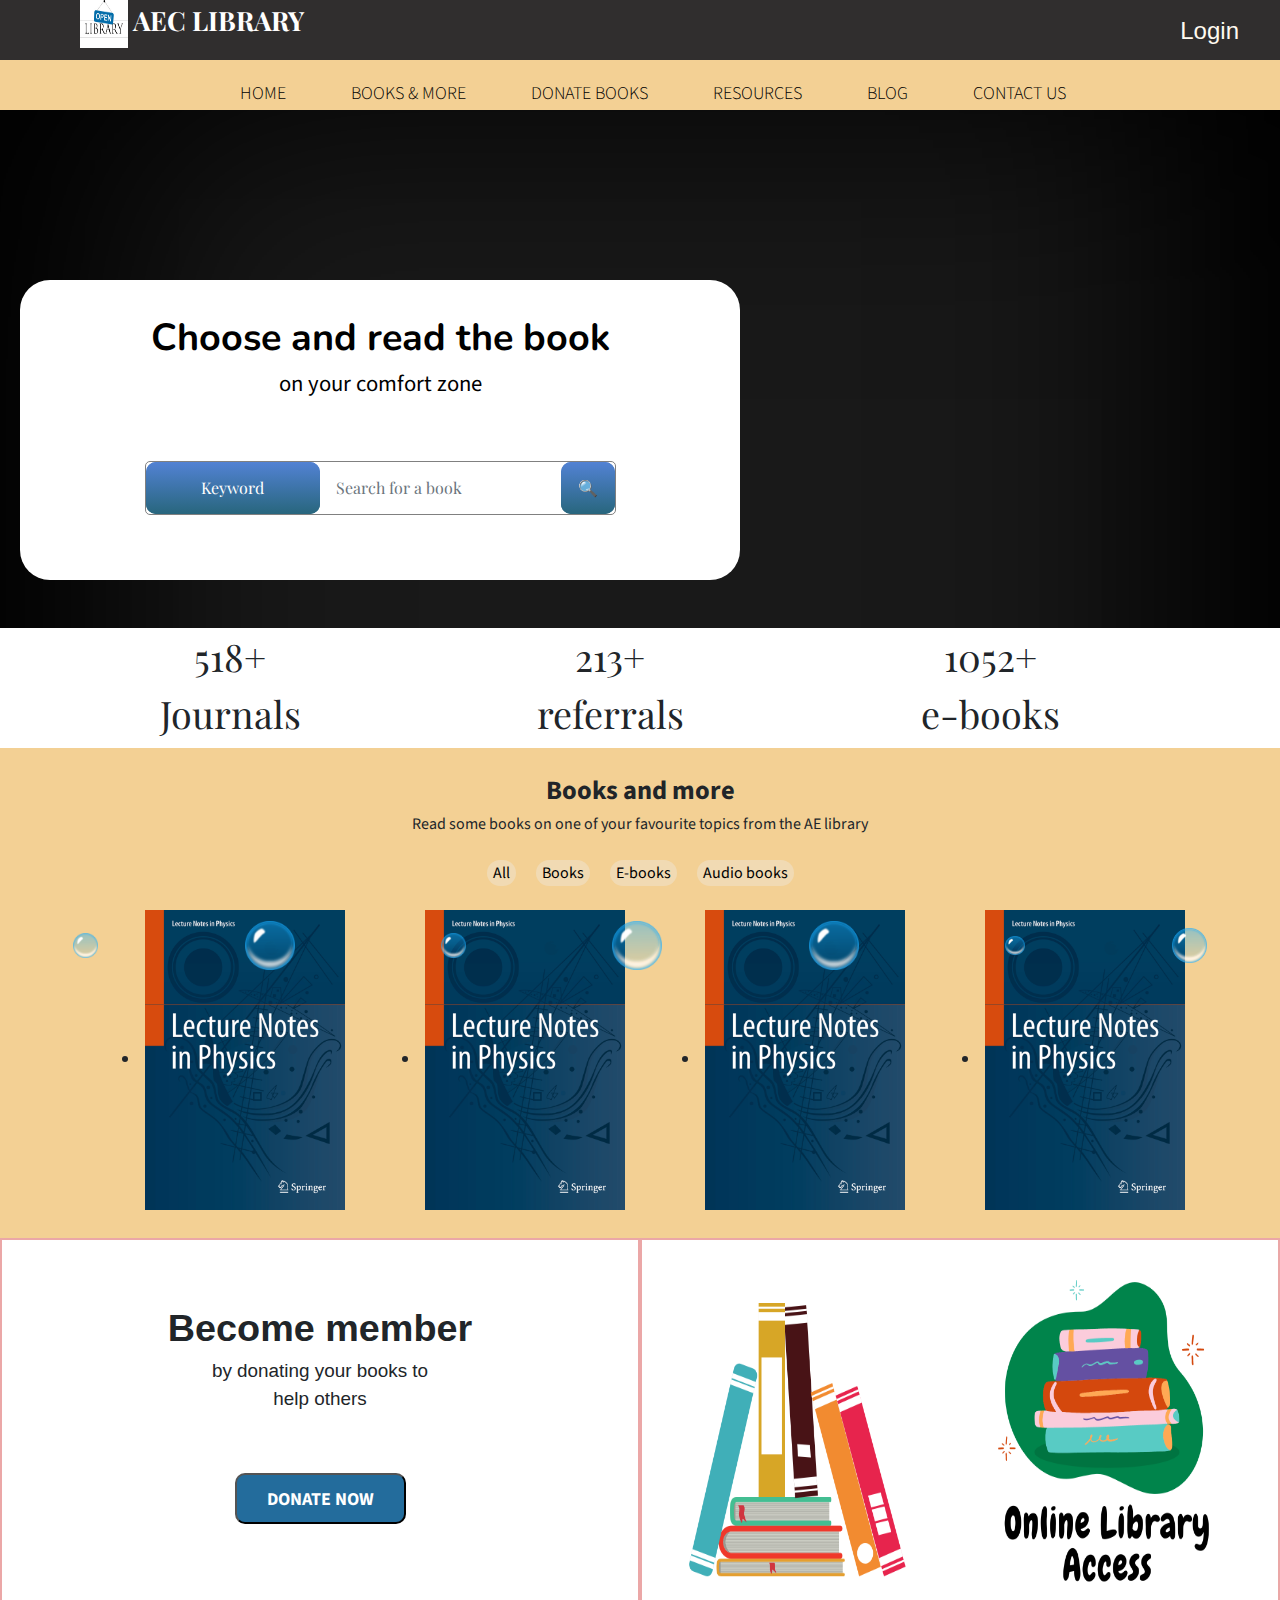
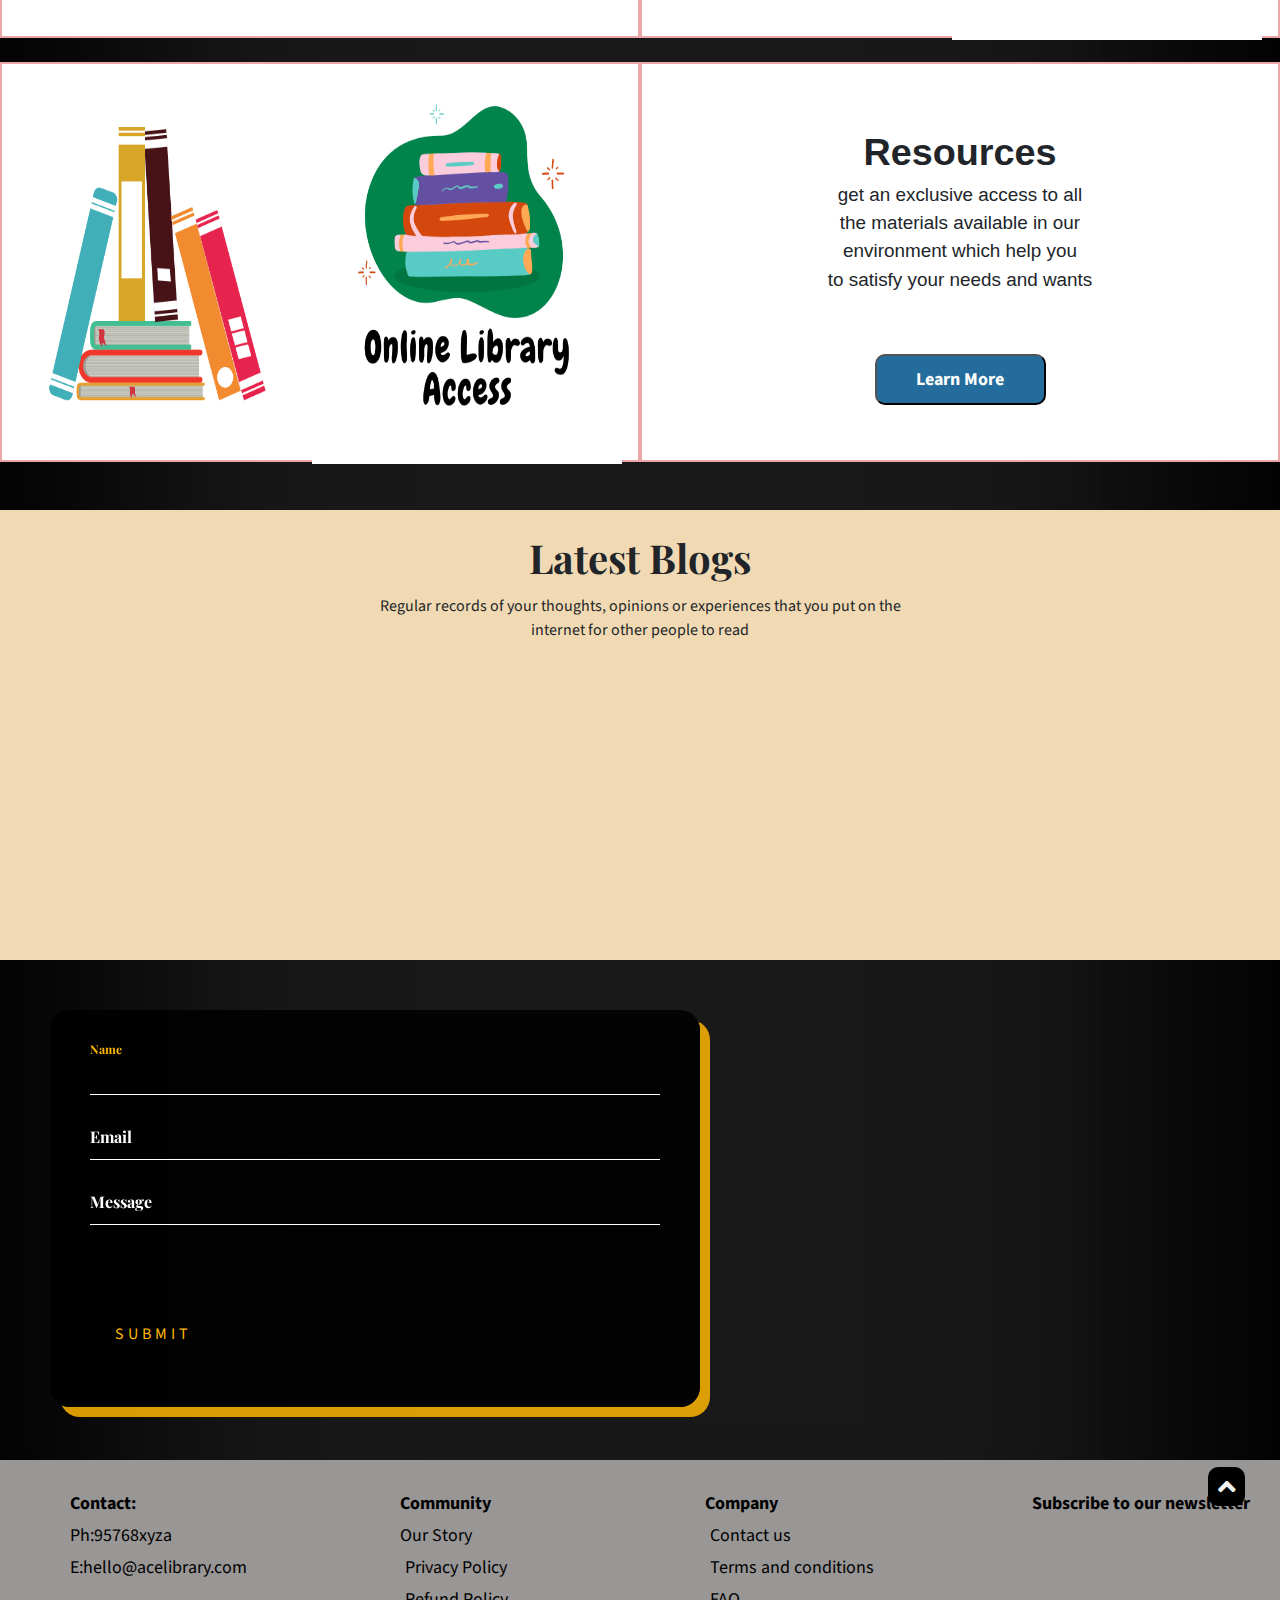
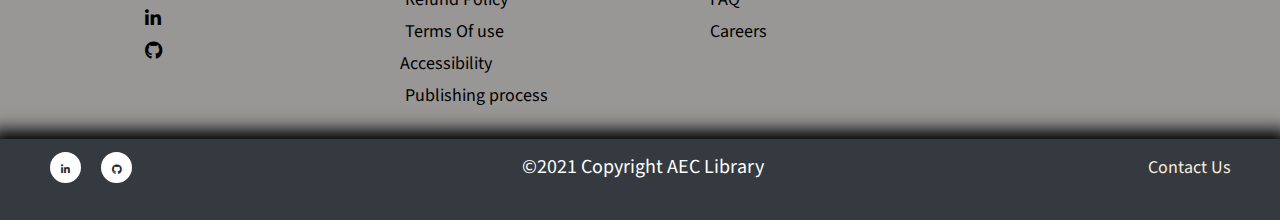
==== index.html @ 19ef64ca "first-commit" ====
<!DOCTYPE html>
<html lang="en">

<head>
  <!-- Required meta tags -->
  <meta charset="utf-8" />
  <meta name="viewport" content="width=device-width, initial-scale=1, shrink-to-fit=no" />

  <!-- Bootstrap CSS -->
  <link rel="stylesheet" href="https://stackpath.bootstrapcdn.com/bootstrap/4.3.1/css/bootstrap.min.css"
    integrity="sha384-ggOyR0iXCbMQv3Xipma34MD+dH/1fQ784/j6cY/iJTQUOhcWr7x9JvoRxT2MZw1T" crossorigin="anonymous" />
  <!-- Font Awesome -->
  <link rel="stylesheet" href="https://use.fontawesome.com/releases/v5.6.3/css/all.css"
    integrity="sha384-UHRtZLI+pbxtHCWp1t77Bi1L4ZtiqrqD80Kn4Z8NTSRyMA2Fd33n5dQ8lWUE00s/" crossorigin="anonymous" />
  <!-- Style CSS -->
  <link rel="stylesheet" href="./assets/css/style.css" />
  <title>AEC Library</title>

  <!-- Title bar icon -->
  <link rel="icon" href="./assets/Favicons/3.png" type="image/x-icon">

  <!-- Adding new font -> Playfair-display -->
  <link href="https://fonts.googleapis.com/css2?family=Playfair+Display&display=swap" rel="stylesheet">

  <!--Adding AOS in it-->
  <script src="https://unpkg.com/aos@2.3.1/dist/aos.js"></script>
  <!-- Font Awesome -->
  <link rel="stylesheet" href="https://cdnjs.cloudflare.com/ajax/libs/font-awesome/5.15.3/css/all.min.css">
  <!--data table-->
  <link rel="stylesheet" href="https://cdn.datatables.net/1.11.3/css/jquery.dataTables.min.css">
  <style>
    @import url('https://fonts.googleapis.com/css2?family=Nunito&display=swap');
    @import url('https://fonts.googleapis.com/css2?family=Nunito&family=Source+Sans+Pro&display=swap');
  </style>
</head>

<body class="body-style">

  <div class="bubbles">
    <img src="./assets/images/bubble.png">
    <img src="./assets/images/bubble.png">
    <img src="./assets/images/bubble.png">
    <img src="./assets/images/bubble.png">
    <img src="./assets/images/bubble.png">
    <img src="./assets/images/bubble.png">
    <img src="./assets/images/bubble.png">
  </div>


  <div id="topBtn" title="Go to Top">
    <a href="#"><span class="fa fa-angle-up"></span></a>
  </div>

  <!-- pre-loader -->
  <!-- <div id="loading">
<div class="preloader">
      <div class="loader">
        <div>
          <ul>
            <li>
              <svg viewBox="0 0 90 120" fill="currentColor">
                <path
                  d="M90,0 L90,120 L11,120 C4.92486775,120 0,115.075132 0,109 L0,11 C0,4.92486775 4.92486775,0 11,0 L90,0 Z M71.5,81 L18.5,81 C17.1192881,81 16,82.1192881 16,83.5 C16,84.8254834 17.0315359,85.9100387 18.3356243,85.9946823 L18.5,86 L71.5,86 C72.8807119,86 74,84.8807119 74,83.5 C74,82.1745166 72.9684641,81.0899613 71.6643757,81.0053177 L71.5,81 Z M71.5,57 L18.5,57 C17.1192881,57 16,58.1192881 16,59.5 C16,60.8254834 17.0315359,61.9100387 18.3356243,61.9946823 L18.5,62 L71.5,62 C72.8807119,62 74,60.8807119 74,59.5 C74,58.1192881 72.8807119,57 71.5,57 Z M71.5,33 L18.5,33 C17.1192881,33 16,34.1192881 16,35.5 C16,36.8254834 17.0315359,37.9100387 18.3356243,37.9946823 L18.5,38 L71.5,38 C72.8807119,38 74,36.8807119 74,35.5 C74,34.1192881 72.8807119,33 71.5,33 Z"
                ></path>
              </svg>
            </li>
            <li>
              <svg viewBox="0 0 90 120" fill="currentColor">
                <path
                  d="M90,0 L90,120 L11,120 C4.92486775,120 0,115.075132 0,109 L0,11 C0,4.92486775 4.92486775,0 11,0 L90,0 Z M71.5,81 L18.5,81 C17.1192881,81 16,82.1192881 16,83.5 C16,84.8254834 17.0315359,85.9100387 18.3356243,85.9946823 L18.5,86 L71.5,86 C72.8807119,86 74,84.8807119 74,83.5 C74,82.1745166 72.9684641,81.0899613 71.6643757,81.0053177 L71.5,81 Z M71.5,57 L18.5,57 C17.1192881,57 16,58.1192881 16,59.5 C16,60.8254834 17.0315359,61.9100387 18.3356243,61.9946823 L18.5,62 L71.5,62 C72.8807119,62 74,60.8807119 74,59.5 C74,58.1192881 72.8807119,57 71.5,57 Z M71.5,33 L18.5,33 C17.1192881,33 16,34.1192881 16,35.5 C16,36.8254834 17.0315359,37.9100387 18.3356243,37.9946823 L18.5,38 L71.5,38 C72.8807119,38 74,36.8807119 74,35.5 C74,34.1192881 72.8807119,33 71.5,33 Z"
                ></path>
              </svg>
            </li>
            <li>
              <svg viewBox="0 0 90 120" fill="currentColor">
                <path
                  d="M90,0 L90,120 L11,120 C4.92486775,120 0,115.075132 0,109 L0,11 C0,4.92486775 4.92486775,0 11,0 L90,0 Z M71.5,81 L18.5,81 C17.1192881,81 16,82.1192881 16,83.5 C16,84.8254834 17.0315359,85.9100387 18.3356243,85.9946823 L18.5,86 L71.5,86 C72.8807119,86 74,84.8807119 74,83.5 C74,82.1745166 72.9684641,81.0899613 71.6643757,81.0053177 L71.5,81 Z M71.5,57 L18.5,57 C17.1192881,57 16,58.1192881 16,59.5 C16,60.8254834 17.0315359,61.9100387 18.3356243,61.9946823 L18.5,62 L71.5,62 C72.8807119,62 74,60.8807119 74,59.5 C74,58.1192881 72.8807119,57 71.5,57 Z M71.5,33 L18.5,33 C17.1192881,33 16,34.1192881 16,35.5 C16,36.8254834 17.0315359,37.9100387 18.3356243,37.9946823 L18.5,38 L71.5,38 C72.8807119,38 74,36.8807119 74,35.5 C74,34.1192881 72.8807119,33 71.5,33 Z"
                ></path>
              </svg>
            </li>
            <li>
              <svg viewBox="0 0 90 120" fill="currentColor">
                <path
                  d="M90,0 L90,120 L11,120 C4.92486775,120 0,115.075132 0,109 L0,11 C0,4.92486775 4.92486775,0 11,0 L90,0 Z M71.5,81 L18.5,81 C17.1192881,81 16,82.1192881 16,83.5 C16,84.8254834 17.0315359,85.9100387 18.3356243,85.9946823 L18.5,86 L71.5,86 C72.8807119,86 74,84.8807119 74,83.5 C74,82.1745166 72.9684641,81.0899613 71.6643757,81.0053177 L71.5,81 Z M71.5,57 L18.5,57 C17.1192881,57 16,58.1192881 16,59.5 C16,60.8254834 17.0315359,61.9100387 18.3356243,61.9946823 L18.5,62 L71.5,62 C72.8807119,62 74,60.8807119 74,59.5 C74,58.1192881 72.8807119,57 71.5,57 Z M71.5,33 L18.5,33 C17.1192881,33 16,34.1192881 16,35.5 C16,36.8254834 17.0315359,37.9100387 18.3356243,37.9946823 L18.5,38 L71.5,38 C72.8807119,38 74,36.8807119 74,35.5 C74,34.1192881 72.8807119,33 71.5,33 Z"
                ></path>
              </svg>
            </li>
            <li>
              <svg viewBox="0 0 90 120" fill="currentColor">
                <path
                  d="M90,0 L90,120 L11,120 C4.92486775,120 0,115.075132 0,109 L0,11 C0,4.92486775 4.92486775,0 11,0 L90,0 Z M71.5,81 L18.5,81 C17.1192881,81 16,82.1192881 16,83.5 C16,84.8254834 17.0315359,85.9100387 18.3356243,85.9946823 L18.5,86 L71.5,86 C72.8807119,86 74,84.8807119 74,83.5 C74,82.1745166 72.9684641,81.0899613 71.6643757,81.0053177 L71.5,81 Z M71.5,57 L18.5,57 C17.1192881,57 16,58.1192881 16,59.5 C16,60.8254834 17.0315359,61.9100387 18.3356243,61.9946823 L18.5,62 L71.5,62 C72.8807119,62 74,60.8807119 74,59.5 C74,58.1192881 72.8807119,57 71.5,57 Z M71.5,33 L18.5,33 C17.1192881,33 16,34.1192881 16,35.5 C16,36.8254834 17.0315359,37.9100387 18.3356243,37.9946823 L18.5,38 L71.5,38 C72.8807119,38 74,36.8807119 74,35.5 C74,34.1192881 72.8807119,33 71.5,33 Z"
                ></path>
              </svg>
            </li>
            <li>
              <svg viewBox="0 0 90 120" fill="currentColor">
                <path
                  d="M90,0 L90,120 L11,120 C4.92486775,120 0,115.075132 0,109 L0,11 C0,4.92486775 4.92486775,0 11,0 L90,0 Z M71.5,81 L18.5,81 C17.1192881,81 16,82.1192881 16,83.5 C16,84.8254834 17.0315359,85.9100387 18.3356243,85.9946823 L18.5,86 L71.5,86 C72.8807119,86 74,84.8807119 74,83.5 C74,82.1745166 72.9684641,81.0899613 71.6643757,81.0053177 L71.5,81 Z M71.5,57 L18.5,57 C17.1192881,57 16,58.1192881 16,59.5 C16,60.8254834 17.0315359,61.9100387 18.3356243,61.9946823 L18.5,62 L71.5,62 C72.8807119,62 74,60.8807119 74,59.5 C74,58.1192881 72.8807119,57 71.5,57 Z M71.5,33 L18.5,33 C17.1192881,33 16,34.1192881 16,35.5 C16,36.8254834 17.0315359,37.9100387 18.3356243,37.9946823 L18.5,38 L71.5,38 C72.8807119,38 74,36.8807119 74,35.5 C74,34.1192881 72.8807119,33 71.5,33 Z"
                ></path>
              </svg>
            </li>
          </ul>
        </div>
        <span>Loading</span>
      </div>
    </div>
    
  </div> -->
  <!-- <div class="preloader">
    <div class="loader">
      <div>
        <ul>
          <li>
            <svg viewBox="0 0 90 120" fill="currentColor">
              <path
                d="M90,0 L90,120 L11,120 C4.92486775,120 0,115.075132 0,109 L0,11 C0,4.92486775 4.92486775,0 11,0 L90,0 Z M71.5,81 L18.5,81 C17.1192881,81 16,82.1192881 16,83.5 C16,84.8254834 17.0315359,85.9100387 18.3356243,85.9946823 L18.5,86 L71.5,86 C72.8807119,86 74,84.8807119 74,83.5 C74,82.1745166 72.9684641,81.0899613 71.6643757,81.0053177 L71.5,81 Z M71.5,57 L18.5,57 C17.1192881,57 16,58.1192881 16,59.5 C16,60.8254834 17.0315359,61.9100387 18.3356243,61.9946823 L18.5,62 L71.5,62 C72.8807119,62 74,60.8807119 74,59.5 C74,58.1192881 72.8807119,57 71.5,57 Z M71.5,33 L18.5,33 C17.1192881,33 16,34.1192881 16,35.5 C16,36.8254834 17.0315359,37.9100387 18.3356243,37.9946823 L18.5,38 L71.5,38 C72.8807119,38 74,36.8807119 74,35.5 C74,34.1192881 72.8807119,33 71.5,33 Z">
              </path>
            </svg>
          </li>
          <li>
            <svg viewBox="0 0 90 120" fill="currentColor">
              <path
                d="M90,0 L90,120 L11,120 C4.92486775,120 0,115.075132 0,109 L0,11 C0,4.92486775 4.92486775,0 11,0 L90,0 Z M71.5,81 L18.5,81 C17.1192881,81 16,82.1192881 16,83.5 C16,84.8254834 17.0315359,85.9100387 18.3356243,85.9946823 L18.5,86 L71.5,86 C72.8807119,86 74,84.8807119 74,83.5 C74,82.1745166 72.9684641,81.0899613 71.6643757,81.0053177 L71.5,81 Z M71.5,57 L18.5,57 C17.1192881,57 16,58.1192881 16,59.5 C16,60.8254834 17.0315359,61.9100387 18.3356243,61.9946823 L18.5,62 L71.5,62 C72.8807119,62 74,60.8807119 74,59.5 C74,58.1192881 72.8807119,57 71.5,57 Z M71.5,33 L18.5,33 C17.1192881,33 16,34.1192881 16,35.5 C16,36.8254834 17.0315359,37.9100387 18.3356243,37.9946823 L18.5,38 L71.5,38 C72.8807119,38 74,36.8807119 74,35.5 C74,34.1192881 72.8807119,33 71.5,33 Z">
              </path>
            </svg>
          </li>
          <li>
            <svg viewBox="0 0 90 120" fill="currentColor">
              <path
                d="M90,0 L90,120 L11,120 C4.92486775,120 0,115.075132 0,109 L0,11 C0,4.92486775 4.92486775,0 11,0 L90,0 Z M71.5,81 L18.5,81 C17.1192881,81 16,82.1192881 16,83.5 C16,84.8254834 17.0315359,85.9100387 18.3356243,85.9946823 L18.5,86 L71.5,86 C72.8807119,86 74,84.8807119 74,83.5 C74,82.1745166 72.9684641,81.0899613 71.6643757,81.0053177 L71.5,81 Z M71.5,57 L18.5,57 C17.1192881,57 16,58.1192881 16,59.5 C16,60.8254834 17.0315359,61.9100387 18.3356243,61.9946823 L18.5,62 L71.5,62 C72.8807119,62 74,60.8807119 74,59.5 C74,58.1192881 72.8807119,57 71.5,57 Z M71.5,33 L18.5,33 C17.1192881,33 16,34.1192881 16,35.5 C16,36.8254834 17.0315359,37.9100387 18.3356243,37.9946823 L18.5,38 L71.5,38 C72.8807119,38 74,36.8807119 74,35.5 C74,34.1192881 72.8807119,33 71.5,33 Z">
              </path>
            </svg>
          </li>
          <li>
            <svg viewBox="0 0 90 120" fill="currentColor">
              <path
                d="M90,0 L90,120 L11,120 C4.92486775,120 0,115.075132 0,109 L0,11 C0,4.92486775 4.92486775,0 11,0 L90,0 Z M71.5,81 L18.5,81 C17.1192881,81 16,82.1192881 16,83.5 C16,84.8254834 17.0315359,85.9100387 18.3356243,85.9946823 L18.5,86 L71.5,86 C72.8807119,86 74,84.8807119 74,83.5 C74,82.1745166 72.9684641,81.0899613 71.6643757,81.0053177 L71.5,81 Z M71.5,57 L18.5,57 C17.1192881,57 16,58.1192881 16,59.5 C16,60.8254834 17.0315359,61.9100387 18.3356243,61.9946823 L18.5,62 L71.5,62 C72.8807119,62 74,60.8807119 74,59.5 C74,58.1192881 72.8807119,57 71.5,57 Z M71.5,33 L18.5,33 C17.1192881,33 16,34.1192881 16,35.5 C16,36.8254834 17.0315359,37.9100387 18.3356243,37.9946823 L18.5,38 L71.5,38 C72.8807119,38 74,36.8807119 74,35.5 C74,34.1192881 72.8807119,33 71.5,33 Z">
              </path>
            </svg>
          </li>
          <li>
            <svg viewBox="0 0 90 120" fill="currentColor">
              <path
                d="M90,0 L90,120 L11,120 C4.92486775,120 0,115.075132 0,109 L0,11 C0,4.92486775 4.92486775,0 11,0 L90,0 Z M71.5,81 L18.5,81 C17.1192881,81 16,82.1192881 16,83.5 C16,84.8254834 17.0315359,85.9100387 18.3356243,85.9946823 L18.5,86 L71.5,86 C72.8807119,86 74,84.8807119 74,83.5 C74,82.1745166 72.9684641,81.0899613 71.6643757,81.0053177 L71.5,81 Z M71.5,57 L18.5,57 C17.1192881,57 16,58.1192881 16,59.5 C16,60.8254834 17.0315359,61.9100387 18.3356243,61.9946823 L18.5,62 L71.5,62 C72.8807119,62 74,60.8807119 74,59.5 C74,58.1192881 72.8807119,57 71.5,57 Z M71.5,33 L18.5,33 C17.1192881,33 16,34.1192881 16,35.5 C16,36.8254834 17.0315359,37.9100387 18.3356243,37.9946823 L18.5,38 L71.5,38 C72.8807119,38 74,36.8807119 74,35.5 C74,34.1192881 72.8807119,33 71.5,33 Z">
              </path>
            </svg>
          </li>
          <li>
            <svg viewBox="0 0 90 120" fill="currentColor">
              <path
                d="M90,0 L90,120 L11,120 C4.92486775,120 0,115.075132 0,109 L0,11 C0,4.92486775 4.92486775,0 11,0 L90,0 Z M71.5,81 L18.5,81 C17.1192881,81 16,82.1192881 16,83.5 C16,84.8254834 17.0315359,85.9100387 18.3356243,85.9946823 L18.5,86 L71.5,86 C72.8807119,86 74,84.8807119 74,83.5 C74,82.1745166 72.9684641,81.0899613 71.6643757,81.0053177 L71.5,81 Z M71.5,57 L18.5,57 C17.1192881,57 16,58.1192881 16,59.5 C16,60.8254834 17.0315359,61.9100387 18.3356243,61.9946823 L18.5,62 L71.5,62 C72.8807119,62 74,60.8807119 74,59.5 C74,58.1192881 72.8807119,57 71.5,57 Z M71.5,33 L18.5,33 C17.1192881,33 16,34.1192881 16,35.5 C16,36.8254834 17.0315359,37.9100387 18.3356243,37.9946823 L18.5,38 L71.5,38 C72.8807119,38 74,36.8807119 74,35.5 C74,34.1192881 72.8807119,33 71.5,33 Z">
              </path>
            </svg>
          </li>
        </ul>
      </div>
      <span>Loading</span>
    </div>
  </div> -->
  <header class="header">
    <ul>
      <li class="logo" style="font-size: 0.7cm;font-weight: bold;"><img src="assets/logos/Logo Aec.jpg"
          alt="AEC Library" class="logo-img"> AEC LIBRARY</li>
      <li class="login"><a href="./Login_page/login_page.html" class="nav-link" target="_blank"> Login </a></li>
    </ul>
  </header>
  <nav class="new-nav">
    <ul>
      <li class="nav-item"><a href="index.html">HOME</a></li>
      <li class="nav-item"><a href="#"> BOOKS & MORE</a></li>
      <li class="nav-item"><a href="./public/donate-book.html">DONATE BOOKS</a></li>
      <li class="nav-item"><a href="resource.html">RESOURCES</a></li>
      <li class="nav-item"><a href="#">BLOG</a></li>
      <li class="nav-item"><a href="./public/contact us .html"> CONTACT US</a></li>
    </ul>
  </nav>
  <div class="container">
    <div class="line"><b id="bold"> Choose and read the book </b><br>on your comfort zone </div>
    <div id="search">
      <form id="searchForm" class="form-inline my-2 my-lg-0">
        <button class="btn btn-dark my-2 my-sm-0">Keyword</button>
        <input class="form-control mr-sm-2" id="searchTxt" type="search" placeholder="Search for a book"
          aria-label="Search" name="search" style="border: none;" />
        <button class="btn btn-dark my-2 my-sm-0" id="searchsymbol" type="submit">
          &#128269
        </button>
      </form>
    </div>
  </div>
  <br>
  <br>
  <div class="suggestion">
    <ul class="list">
      <li class="suggest">518+ <br> Journals</li>
      <li class="suggest">213+ <br> referrals</li>
      <li class="suggest">1052+ <br> e-books</li>
    </ul>
  </div>
  <div class="book">
    <div class="tex">
      <br>
      <b>Books and more</b>
      <br>
      Read some books on one of your favourite topics from the AE library
    </div>
    <br>
    <div class="options">
      <button class="book-option">All</button>
      <button class="book-option">Books</button>
      <button class="book-option">E-books</button>
      <button class="book-option">Audio books</button>
    </div>
    <br>
    <div class="book-img">
      <ul class="books">
        <li><a href="#"><img src="images/9.png" alt="not"></a></li>
        <li><a href="#"><img src="images/9.png" alt="not"></a></li>
        <li><a href="#"><img src="images/9.png" alt="not"></a></li>
        <li><a href="#"><img src="images/9.png" alt="not"></a></li>
      </ul>
    </div>
  </div>
  <div class="member">
    <section class="donate">
      <div class="text"><b>Become member</b>
        <br>by donating your books to <br>help others
      </div>
      <div>
        <button class="donate-btn"><a href="./public/donate-book.html">DONATE NOW</a></button>
      </div>
    </section>
    <section class="photo"><img src="images/8.png" alt=""><img src="images/17.png.png" alt=""></section>
  </div>
  <br>
  <div class="member" id="res">
    <section class="photo"><img src="images/8.png" alt=""><img src="images/17.png.png" alt=""></section>
    <section class="donate">
      <div class="text"><b>Resources</b>
        <br>get an exclusive access to all <br>the materials available in our <br>environment which help you
        <br>to satisfy your needs and wants
      </div>
      <div>
        <button class="donate-btn"><a href="./public/donate-book.html">Learn More</a></button>
      </div>
    </section>
  </div>
  <br><br>
  <div class="blogs">
    <br>
    <h1><b> Latest Blogs</b></h1>
    <p>Regular records of your thoughts, opinions or experiences that you put on the <br>internet for other people to
      read </p>
  </div>
  <div class="update">
    <div class="login-box">
      <form>
        <div class="user-box">
          <input type="text" name="" required="" autofocus>
          <label>Name</label>
        </div>
        <!-- <div class="user-box">
          <input type="text" name="" required="">
          <label>Last Name</label>
        </div> -->
        <div class="user-box">
          <input type="email" name="" required="">
          <label>Email</label>
        </div>
        <div class="user-box">
          <input type="text" name="" required="">
          <label>Message</label>
        </div>
        <a href="#">
          <span></span>
          <span></span>
          <span></span>
          <span></span>
          Submit
        </a>
      </form>
    </div>
    <!-- <div class="stay-update">STAY UPDATED</div> -->
  </div>

  <div class="contact">
    <ul>
      <li class="heading">Contact:</li>
      <li>Ph:95768xyza</li>
      <li>E:hello@acelibrary.com</li>
      <li>
        <ul id="logos">
          <li>
              <a href="https://www.linkedin.com/in/sauravmukherjee44/"><i class="fab fa-linkedin-in icon"></i>
              </a>
          </li>
          <li>
            <a href="https://github.com/SauravMukherjee44" target="github"> <i class="fab fa-github icon"></i> </a>
          </li>
        </ul>
      </li>
    </ul>
    <ul>
      <li class="heading">Community</li>
      <li>Our Story</li>
      <li><a href="#">Privacy Policy</a></li>
      <li><a href="#">Refund Policy</a></li>
      <li><a href="#">Terms Of use</a> </li>
      <li>Accessibility</li>
      <li><a href="#">Publishing process</a> </li>
    </ul>
    <ul>
      <li class="heading">Company</li>
      <li><a href="#">Contact us</a> </li>
      <li><a href="#">Terms and conditions</a></li>
      <li><a href="#">FAQ</a></li>
      <li><a href="#">Careers</a></li>
    </ul>
    <ul>
      <li class="heading">Subscribe to our newsletter</li>
    </ul>
  </div>
  
  <!-- <header class="header">
    <ul>
      <li class="logo" style="font-size: 0.7cm;font-weight: bold;"><img src="assets/logos/finalLogo.png"
          alt="AEC Library" class="logo-img"> AEC LIBRARY</li>
      <li class="login"><a href="./Login_page/login_page.html" class="nav-link" target="_blank"> Login </a></li>
    </ul>
  </header>

  <nav class="new-nav">
    <ul>
      <li class="nav-item"><a href="index.html">HOME</a></li>
      <li class="nav-item"><a href="#"> BOOKS & MORE</a></li>
      <li class="nav-item"><a href="./public/donate-book.html">DONATE BOOKS</a></li>
      <li class="nav-item"><a href="resource.html">RESOURCES</a></li>
      <li class="nav-item"><a href="#">BLOG</a></li>
      <li class="nav-item"><a href="./public/contact us .html"> CONTACT US</a></li>
    </ul>
  </nav>
  <div class="container">
    <div class="line"><b id="bold"> Choose and read the book </b><br>on your comfort zone </div>
    <div id="search">
      <form id="searchForm" class="form-inline my-2 my-lg-0">
        <button class="btn btn-dark my-2 my-sm-0">Keyword</button>
        <input class="form-control mr-sm-2" id="searchTxt" type="search" placeholder="Search for a book"
          aria-label="Search" name="search" style="border: none;" />
        <button class="btn btn-dark my-2 my-sm-0" id="searchsymbol" type="submit">
          &#128269
        </button>
      </form>
    </div>
  </div>
  <br> -->
  <!-- <nav class="navbar navbar-expand-lg navbar-light bg-info">
    <a class="navbar-brand ml-4" href="#"><img src="assets/logos/finalLogo.png" alt="AEC Library" class="logo-img"></a>
    <button class="navbar-toggler" type="button" data-toggle="collapse" data-target="#navbarSupportedContent"
      aria-controls="navbarSupportedContent" aria-expanded="false" aria-label="Toggle navigation">
      <span class="navbar-toggler-icon"></span>
    </button>

    <div class="collapse navbar-collapse"
    id="navbarSupportedContent">
      <ul class="navbar-nav mr-auto">
        <li class="nav-item active">
          <a class="nav-link" href="#"><i class="fas fa-home"></i> Home  <span class="sr-only">(current)</span></a>
        </li>
        <li class="nav-item"><a href="about.html" class="nav-link" target="_blank"> <i class="fas fa-book"></i> About </a></li>
        <li class="nav-item"><a href="./public/donate-book.html" class="nav-link" target="_blank"> <i class="fas fa-book"></i>  Donate Books </a></li>
        <li class="nav-item"><a href="resource.html" class="nav-link" target="_blank" > <i class="fas fa-external-link-alt"></i> Resources</a></li>
        <li class="nav-item"><a href="./Login_page/login_page.html" class="nav-link" target="_blank"> <i class="fas fa-sign-in-alt"></i>  Login </a></li>
      </ul>
      <form id="searchForm" class="form-inline my-2 my-lg-0">
        <input class="form-control mr-sm-2" id="searchTxt" type="search" placeholder="Search" aria-label="Search" name="search"/>
        <button class="btn btn-dark my-2 my-sm-0" id="searchsymbol" type="submit">
          &#128269
        </button>
      </form>
    </div>
  </nav> -->

  <!-- <div id="message"></div> -->
  <div>
    <footer>
      <div class="d-flex">
        <div class="icons">

          <ul>
            <li>
              <a href="https://www.linkedin.com/in/sauravmukherjee44/"><i class="fab fa-linkedin-in icon"></i></a>
            </li>
            <li>
              <a href="https://github.com/SauravMukherjee44" target="github"> <i class="fab fa-github icon"></i> </a>
            </li>

          </ul>
        </div>
        <div class="ml-auto">

          <p>©2021 Copyright AEC Library</p>
        </div>
        <div class="ml-auto">
          <p>
            <a href="./public/contact us .html" style="color: antiquewhite;">Contact Us </a>
            &emsp;&emsp;
          </p>

        </div>
      </div>
      <!-- <div class="icons">
        <ul>
          <li>
            <a href="https://www.linkedin.com/in/sauravmukherjee44/"><i class="fab fa-linkedin-in icon"></i></a>
          </li>
          <li>
            <a href="https://github.com/SauravMukherjee44" target="github"> <i class="fab fa-github icon"></i> </a>
          </li>
          <a href="./public/contact us .html" style="color: antiquewhite;">Contact Us</a>  

          <p>©2021 Copyright AEC Library</p>
        </ul>
      </div> -->
    </footer>
  </div>
  <!-- <footer>
      <div class="footer-main">
        <div class="text-center text-lg-start">
          <div>© 2020 Copyright:</div>
        </div>
      </div>
    </footer> -->

  <!-- Optional JavaScript -->
  <!-- jQuery first, then Popper.js, then Bootstrap JS -->
  <script src="./assets/js/script.js"></script>
  <script src="https://code.jquery.com/jquery-3.4.1.js"></script>

  <!-- Go to Top  -->
  <script>
    $(document).ready(function () {
      $(window).scroll(function () {
        if ($(window).scrollTop() > 40) {
          $('#topBtn').css({
            "opacity": "1", "pointer-events": "auto"
          });
        } else {
          $('#topBtn').css({
            "opacity": "0", "pointer-events": "none"
          });
        }
      });

      $("#topBtn").click(function () {
        $('html ,body').animate({ scrollTop: 0 }, 400);
      });
    });
  </script>
  <script src="https://stackpath.bootstrapcdn.com/bootstrap/4.3.1/js/bootstrap.min.js"
    integrity="sha384-JjSmVgyd0p3pXB1rRibZUAYoIIy6OrQ6VrjIEaFf/nJGzIxFDsf4x0xIM+B07jRM"
    crossorigin="anonymous"></script>
  <script src="https://code.jquery.com/jquery-3.3.1.slim.min.js"
    integrity="sha384-q8i/X+965DzO0rT7abK41JStQIAqVgRVzpbzo5smXKp4YfRvH+8abtTE1Pi6jizo"
    crossorigin="anonymous"></script>
  <script src="https://cdnjs.cloudflare.com/ajax/libs/popper.js/1.14.7/umd/popper.min.js"
    integrity="sha384-UO2eT0CpHqdSJQ6hJty5KVphtPhzWj9WO1clHTMGa3JDZwrnQq4sF86dIHNDz0W1"
    crossorigin="anonymous"></script>
  <script>
    AOS.init({
      offset: 200,
      duration: 1000,
    });
  </script>
  <script src="https://cdn.datatables.net/1.11.3/js/jquery.dataTables.min.js"></script>

  <script>
    $(document).ready(function () {
      $('#mytable').DataTable();
    });
  </script>
</body>


</html>
---- assets/css/style.css ----
* {
  font-family: 'Playfair Display', serif;
}
nav.navbar {
  /* margin-right: 12px !important; */
  /* padding-right: 12px !important; */
  right: 0;
}
#table
{
  border:none;
  border-radius: 20px;
  /* background: linear-gradient(to right, #3898dd, #36d4f0, #85daa8); */
  /* background: linear-gradient(to bottom, #0c0c0c, #2a2a2a, #646665); */
  background: linear-gradient(to right, #0a5f81, #093b3f, #1b1b1b);
  padding-right:15px;
  padding-left:15px;
  padding-bottom: 10px;
  border: 3px solid black;
  box-shadow: 2px 2px 5px 2px black;
}

#table h1{
  color: black;
}

.dataTables_wrapper .dataTables_filter input {
  border: 1px solid #aaa;
  border-radius: 3px;
  padding: 5px;
  background-color: transparent;
  margin-left: 3px;
  
  font-weight: bold;
}
.odd
{
  display:none;
}
select{
  color:black;
}
.dataTables_wrapper .dataTables_length select {
  border: 1px solid #aaa;
  border-radius: 3px;
  padding: 5px;
  color:yellowgreen;
  padding: 4px;
 
  font-weight: bold;
}

label
{
  color:white;
  font-weight:bold;
}
.datTables_paginate
{
  color:white;
}
.pagination-right,.pagination-left
{
   color:white;
}

.navbar-nav li a:after{
  bottom: 0;
  content: "";
  display: block;
  height: 2px;
  left: 50%;
  position: relative;
  background: #fff;
  transition: width 0.3s ease 0s, left 0.3s ease 0s;
  width: 0;
}
.navbar-nav li a:hover:after{ 
  width: 100%;
  left: 0; 
}

.nav-item{
  padding-right: 15px;
}
#loading {
  position: fixed;
  width: 100%;
  height: 100vh;
  background: #03090f
    url("https://www.icegif.com/wp-content/uploads/loading-icegif.gif?fit=880%2C440&ssl=1")
    no-repeat center;
  z-index: 999;
}
.body-style {
  background-image: url("https://res.cloudinary.com/dkak37mek/image/upload/v1631569685/alfons-morales-YLSwjSy7stw-unsplash_jdnjxk.jpg?raw=true");
  
  background-size: cover;
  background-repeat: no-repeat;
  background-color: rgba(0,0,0,0.9);
    box-shadow: inset 120px 100px 250px #000000, inset -120px -100px 250px #000000;
    z-index: 1;
}
.bg-info {
  /*   background-color: #2e2e2e!important;
  box-shadow: 0px 0px 16px 9px black; */
  background-color: #343a40 !important;
  box-shadow: 0px 0px 16px 9px black;
}

.navbar-light .navbar-nav .active > .nav-link,
.navbar-light .navbar-nav .nav-link.active,
.navbar-light .navbar-nav .nav-link.show,
.navbar-light .navbar-nav .show > .nav-link {
  color: rgb(243 243 243);
  font-weight: bold;
}
/* Category */
.form-check-input {
  border-radius: 15px;
  margin-top: 10px;
  padding: 5px;
  width:25%;
}
/* Authors */
.form-check-input1 {
  border-radius: 15px;
  margin-top: 10px;
  padding: 5px;
  width:25%;
}
.container h1 {
  padding-top: 40px;
  color: rgb(255, 255, 255);
  /* font-family: "Poiret One", cursive; */
  font-weight: bolder;
  letter-spacing: 0.1em;
}

.navbar-light .navbar-nav .nav-link {
  color: rgb(255 255 255 / 50%);
  transition-duration: 0.3s;
  font-weight: bold;
}
.navbar-light .navbar-nav .nav-link:hover {
  transition-duration: 0.3s;
  color: rgb(255 255 255 / 100%);
}
html {
  scroll-behavior: smooth;
}

#issueDate{
  border-radius:15px;
  height:30px;
}

.input-box {
  border: none;
  border-bottom: 1.5px solid rgba(168, 154, 154, 0.322);
  border-radius: 0px;
  transition: none;
  width: 33%;
  height: 30px;
  padding-bottom: 2px;
  border-radius: 15px;
  margin-top: 14px;
  padding-left: 10px;
}
.input-box:focus {
  outline: none;
  border-bottom: 1.5px solid yellowgreen;
  /* zoom: 1.1; */
  transform: scaleY(1.05);
}
.input-box {
  transition: border 0.5s ease-out;
  /* transition: transform 0.5s ease-out; */
}

.btn {
  width: 150px;
  height: 40px;
  border: none;
  outline: none;
  color: #fff;
  background: #5282d4;
  background-image: -webkit-linear-gradient(top, #5282d4, #28667d);
  background-image: -moz-linear-gradient(top, #5282d4, #28667d);
  background-image: -ms-linear-gradient(top, #5282d4, #28667d);
  background-image: -o-linear-gradient(top, #5282d4, #28667d);
  background-image: linear-gradient(to bottom, #5282d4, #28667d);
  cursor: pointer;
  position: relative;
  z-index: 0;
  border-radius: 10px;
  margin-top: 2rem;
}
#searchsymbol{
  width: 30px;
}
#searchTxt{
  border-radius: 10px;
}
.btn:before {
  content: "";
  background: linear-gradient(
    45deg,
    #ff0000,
    #ff7300,
    #fffb00,
    #48ff00,
    #00ffd5,
    #002bff,
    #7a00ff,
    #ff00c8,
    #ff0000
  );
  position: absolute;
  top: -2px;
  left: -2px;
  background-size: 400%;
  z-index: -1;
  filter: blur(5px);
  width: calc(100% + 4px);
  height: calc(100% + 4px);
  animation: glowing 20s linear infinite;
  opacity: 0;
  transition: opacity 0.4s ease-in-out;
  border-radius: 10px;
  box-shadow: 0 9px blueviolet;
}

.btn-primary {
  margin-top: 4rem;
}

.btn:active {
  color: #000;
  box-shadow: 0 4px black;
}

.btn:active:after {
  background: transparent;
  animation: glowing 50s linear infinite;
  transition: opacity 0.4s ease-in-out;
}

.btn:hover:before {
  opacity: 1;
  box-shadow: 0 4px black;
}

.btn:after {
  z-index: -1;
  content: "";
  position: absolute;
  width: 100%;
  height: 100%;
  background: #5282d4;
  background-image: -webkit-linear-gradient(top, #5282d4, #28667d);
  background-image: -moz-linear-gradient(top, #5282d4, #28667d);
  background-image: -ms-linear-gradient(top, #5282d4, #28667d);
  background-image: -o-linear-gradient(top, #5282d4, #28667d);
  background-image: linear-gradient(to bottom, #5282d4, #28667d);
  left: 0;
  top: 0;
  border-radius: 10px;
  /* box-shadow: 0 4px black; */
}

@keyframes glowing {
  0% {
    background-position: 0 0;
  }
  50% {
    background-position: 400% 0;
  }
  100% {
    background-position: 0 0;
  }
}

.space {
  margin-top: 10px;
}



footer {
  position: relative;
  width: 100%;
  height: 9vh;
  background-color: #343a40;
  color: white;
  box-shadow: 0px 0px 16px 9px black;
}
/*  */
.icons ul {
  display: flex;
  margin-bottom: -2px;
}

.icons ul li {
  list-style: none;
  margin-top: -3px;
}

.icons ul li a {
  width: 25px;
  height: 25px;
  background-color: #fff;
  text-align: center;
  line-height: 30px;
  font-size: 10px;
  margin: 0 10px;
  display: block;
  border-radius: 50%;
  position: relative;
  overflow: hidden;
  border: 3px solid #fff;
  z-index: 1;
  margin-top: 16px;
}

.icons ul li a .icon {
  position: relative;
  color: #262626;
  transition: 0.5s;
  z-index: 3;
}

.icons ul li a:hover .icon {
  color: #fff;
  transform: rotateY(360deg);
}

.icons ul li a:before {
  content: "";
  position: absolute;
  top: 100%;
  left: 0;
  width: 100%;
  height: 100%;
  background: #55acee;
  transition: 0.5s;
  z-index: 2;
}

.icons ul li a:hover:before {
  top: 0;
}

.icons ul li:nth-child(2) a:before {
  background: black;
}
/* CopyRights */
.icons ul p {
  position: absolute;
  left: 40%;
  top: 20px;
}
.ml-auto{
  margin-top: 13px;
  font-size:20px;;
}

.table thead th {
  vertical-align: bottom;
  border: none;
  background: rgb(114, 113, 112);
  text-align: center;
  color: black;
}

#topBtn {
  position: fixed;
  bottom: 10px;
  right: 30px;
  z-index: 9;
  opacity: 0;
  pointer-events: none;
  transition: opacity 0.3 ease-in-out;
}

#topBtn a {
  height: 39px;
  width: 37px;
  text-align: center;
  background: #000;
  display: block;
  border-radius: 10px;
  cursor: pointer;
}

#topBtn a span {
  color: #f2f2f2;
  line-height: 39px;
  font-size: 28px;
}

.logo-img {
  margin-left: 40px;
  /* Width and height same to make icon look more professional */
  height: 3rem;
  width: 3rem;
}

@media only screen and (max-width: 500px) {
  .icons ul p {
    position: absolute;
    left: 41.1%;
    top: 20px;
  }
}

a.nav-link {
  /* To heighlight */
  color: floralwhite !important;
  font-size: 24px;
}

nav.navbar.navbar-expand-lg.navbar-light.bg-info {
  /* To make nav-bar sticky */
  position: fixed;
  top: 0;
  width: 100%;
}

.bg-info {
  /* To make nav-bar background transparent and shadow effect */
  /*     background-color: #ada39f00!important;
    box-shadow: 0px 0px 16px 9px #efecec4d; */
  z-index: 100;
}

strong {
  /* To make text more visible */
  color: floralwhite;
  font-size: 25px;
}

.row{   /* To remove the overlapping due to responsive width change */
  display: flex;
  flex-direction: column;
}
/* Animation */

.bubbles img {
  width: 50px;
  animation: bubble 7s linear infinite;
}

.bubbles {
  width: 100%;
  display: flex;
  align-items: center;
  justify-content: space-around;
  position: absolute;
  bottom: -70px;
}

@keyframes bubble {
  0% {
    transform: translate(0);
    opacity: 0;
  }
  50% {
    opacity: 1;
  }
  70% {
    opacity: 1;
  }
  100% {
    transform: translateY(-80vh);
    opacity: 0;
  }
}

.bubbles img:nth-child(1) {
  animation-delay: 2s;
  width: 25px;
}
.bubbles img:nth-child(2) {
  animation-delay: 1s;
}
.bubbles img:nth-child(3) {
  animation-delay: 3s;
  width: 25px;
}
.bubbles img:nth-child(4) {
  animation-delay: 4.5s;
}
.bubbles img:nth-child(5) {
  animation-delay: 3s;
}
.bubbles img:nth-child(6) {
  animation-delay: 6s;
  width: 20px;
}
.bubbles img:nth-child(7) {
  animation-delay: 7s;
  width: 35px;
}

/* scroll bar design */
/* width */
::-webkit-scrollbar {
  width: 9px;
}

/* Track */
::-webkit-scrollbar-track {
  background: rgb(77, 32, 32);
}
/* Handle */
::-webkit-scrollbar-thumb {
  background: #c68b59;
  border-radius: 10px;
}
/* Handle on hover */
::-webkit-scrollbar-thumb:hover {
  background: #865439;
  border: solid 2px rgb(41, 2, 10);
}
/* scroll bar end */
/* preloader */
.headervdo_afterpreload {
  transition: ease-in 5s;
  opacity: 100;
}
.endpreloadopacity {
  opacity: 0;
  transition: 1s;
}
.preloader {
  z-index: 9999;
  position: fixed;
  top: 0;
  left: 0;
  width: 100vw;
  height: 100vh;
  display: flex;
  flex-direction: column;
  justify-content: center;
  align-items: center;
  background: radial-gradient(
    circle,
    #020c19 100%,
    #040c1a 80%,
    #160b1e 60%,
    #2c0e29 40%,
    #400f2f 40%,
    #511036 48%,
    #3e0f2f 56%,
    #290e26 56%,
    #100c1d 8.32%,
    #020c17 8.32%
  );
  /*to be removed*/
}
.loader {
  --background: linear-gradient(135deg, #23c4f8, #275efe);
  --shadow: rgba(39, 94, 254, 0.28);
  --text: #6c7486;
  --page: rgba(255, 255, 255, 0.36);
  --page-fold: rgba(255, 255, 255, 0.52);
  --duration: 3s;
  width: 200px;
  height: 140px;
  position: relative;
}
.loader:before,
.loader:after {
  --r: -6deg;
  content: "";
  position: absolute;
  bottom: 8px;
  width: 120px;
  top: 80%;
  box-shadow: 0 16px 12px var(--shadow);
  transform: rotate(var(--r));
}
.loader:before {
  left: 4px;
}
.loader:after {
  --r: 6deg;
  right: 4px;
}
.loader div {
  width: 100%;
  height: 100%;
  border-radius: 13px;
  position: relative;
  z-index: 1;
  perspective: 600px;
  box-shadow: 0 4px 6px var(--shadow);
  background-image: var(--background);
}
.loader div ul {
  margin: 0;
  padding: 0;
  list-style: none;
  position: relative;
}
.loader div ul li {
  --r: 180deg;
  --o: 0;
  --c: var(--page);
  position: absolute;
  top: 10px;
  left: 10px;
  transform-origin: 100% 50%;
  color: var(--c);
  opacity: var(--o);
  transform: rotateY(var(--r));
  -webkit-animation: var(--duration) ease infinite;
  animation: var(--duration) ease infinite;
}
.loader div ul li:nth-child(2) {
  --c: var(--page-fold);
  -webkit-animation-name: page-2;
  animation-name: page-2;
}
.loader div ul li:nth-child(3) {
  --c: var(--page-fold);
  -webkit-animation-name: page-3;
  animation-name: page-3;
}
.loader div ul li:nth-child(4) {
  --c: var(--page-fold);
  -webkit-animation-name: page-4;
  animation-name: page-4;
}
.loader div ul li:nth-child(5) {
  --c: var(--page-fold);
  -webkit-animation-name: page-5;
  animation-name: page-5;
}
.loader div ul li svg {
  width: 90px;
  height: 120px;
  display: block;
}
.loader div ul li:first-child {
  --r: 0deg;
  --o: 1;
}
.loader div ul li:last-child {
  --o: 1;
}
.loader span {
  display: block;
  left: 0;
  right: 0;
  top: 100%;
  margin-top: 20px;
  text-align: center;
  color: var(--text);
}

@-webkit-keyframes page-2 {
  0% {
    transform: rotateY(180deg);
    opacity: 0;
  }
  20% {
    opacity: 1;
  }
  35%,
  100% {
    opacity: 0;
  }
  50%,
  100% {
    transform: rotateY(0deg);
  }
}

@keyframes page-2 {
  0% {
    transform: rotateY(180deg);
    opacity: 0;
  }
  20% {
    opacity: 1;
  }
  35%,
  100% {
    opacity: 0;
  }
  50%,
  100% {
    transform: rotateY(0deg);
  }
}
@-webkit-keyframes page-3 {
  15% {
    transform: rotateY(180deg);
    opacity: 0;
  }
  35% {
    opacity: 1;
  }
  50%,
  100% {
    opacity: 0;
  }
  65%,
  100% {
    transform: rotateY(0deg);
  }
}
@keyframes page-3 {
  15% {
    transform: rotateY(180deg);
    opacity: 0;
  }
  35% {
    opacity: 1;
  }
  50%,
  100% {
    opacity: 0;
  }
  65%,
  100% {
    transform: rotateY(0deg);
  }
}
@-webkit-keyframes page-4 {
  30% {
    transform: rotateY(180deg);
    opacity: 0;
  }
  50% {
    opacity: 1;
  }
  65%,
  100% {
    opacity: 0;
  }
  80%,
  100% {
    transform: rotateY(0deg);
  }
}
@keyframes page-4 {
  30% {
    transform: rotateY(180deg);
    opacity: 0;
  }
  50% {
    opacity: 1;
  }
  65%,
  100% {
    opacity: 0;
  }
  80%,
  100% {
    transform: rotateY(0deg);
  }
}
@-webkit-keyframes page-5 {
  45% {
    transform: rotateY(180deg);
    opacity: 0;
  }
  65% {
    opacity: 1;
  }
  80%,
  100% {
    opacity: 0;
  }
  95%,
  100% {
    transform: rotateY(0deg);
  }
}
@keyframes page-5 {
  45% {
    transform: rotateY(180deg);
    opacity: 0;
  }
  65% {
    opacity: 1;
  }
  80%,
  100% {
    opacity: 0;
  }
  95%,
  100% {
    transform: rotateY(0deg);
  }
}

* {
  box-sizing: inherit;
}
*:before,
*:after {
  box-sizing: inherit;
}
/* preloader end */


/* For making responsive */
@media (max-width:800px){
  .body-style{
    box-shadow: none;
    padding: 1rem;
  }
  #table{
    width: 29rem;
    height: 10rem;
  }
  .body-style{
    width: 20rem;
  }
  .input-box{
    width: 15rem;
  }
  footer{
    width: 40rem;
    margin-left: -2rem;
    height: 5rem;
    margin-bottom: -2rem;
    padding: 0rem;
  }
  .nav-link{
    margin-left: 2rem;
  }
  .form-control{
    margin-left: 1.5rem;
  }
  .my-sm-0{
    margin-left: 1.5rem;
  }
}
.header{
  height: 60px;
  color: white;
  background-color: rgb(48, 46, 46);
  width: 100%;
}
.header ul{
  display: flex;
  flex-direction: row;
  list-style-type: none;
  justify-content: space-between;
  height: 55px;
}
.header ul li{
  margin-right: 20px;
}
.new-nav{
  height: 50px;
  background-color:#f3d094;
  align-items: center;
}
.new-nav ul{
  margin-left: 40px;
  margin-right: 40px;
  /* margin-top: 17px; */
  display: flex;
  flex-direction: row;
  justify-content:center;
  align-items: center;
}
.new-nav li {
  font-family: sans-serif;
  margin: 20px;
  list-style-type: none;
}
.new-nav li a{
  font-weight: 300;
  font-family: 'Source Sans Pro', sans-serif;
  color: #000;
}
.new-nav li a:hover{
  color: rgb(94, 80, 80);
}
.container{
  height: 300px;
  width: 690px;
  color: black;
  margin-top: 170px;
  margin-left: 20px;
  background-color: white;
  border-radius: 30px;
  display: flex;
  flex-direction: column;
}
.container div{
  font-family: 'Source Sans Pro', sans-serif;
  margin: 30px;
  text-align: center;
}
.line{  
  font-size: 0.6cm;
}
#bold{
  font-size: 1cm;
  font-family: 'Nunito', sans-serif;
  font-weight:bolder;
}
#search{
  align-items: center;
}
#searchTxt, #searchsymbol{
  margin: 0;
}
#searchForm{
  display: inline-block;
  border: 1px solid grey;
  border-radius: 5px;
  align-items: center;
}
.nav-link{
  font-family: sans-serif;
  font-size: 0.5cm;
}
.login a:hover{
  color: grey;
}

.suggestion{
  height: 120px;
  background-color: white;
}
.list li{
  width: 380px;
  height: 120px;
  text-align: center;
  font-size: 1cm;
  list-style: none;
}
.list{
  display: flex;
}
.book{
  height: 490px;
  background-color: #f3d094;;
}
.tex{
  text-align: center;
}
.tex b{
  font-size: 0.7cm;
  font-family: 'Source Sans Pro', sans-serif;
}
.book div{
  height: max-content;
  font-family: 'Source Sans Pro', sans-serif;
}
.books{
  margin-left: 100px;
  margin-right: 100px;
  display: flex;
  flex-direction: row;
  justify-content: space-between;
}
.books li{
  width: 200px;
  height: 300px;
}
.books li img{
  width:200px ;
  height: 300px;
}
.options{
  display: flex;
  justify-content: center;
  align-items: center;
}
.book-option{
  background-color: #f1dab3;
  margin-left: 10px;
  margin-right: 10px;
  border: none;
  border-radius: 15px;
}
.member{
  height: 400px;
  display: flex;
  justify-content: space-between;
  background-color: white;
}
.member section{
  border: 2px solid rgb(235, 167, 167);
  width: 50%;
}
.donate div{
  text-align: center;
  margin-top: 60px;
  font-size: 0.5cm;
  font-family: Arial, Helvetica, sans-serif;
}
.text b{
  font-size: 1cm;
  font-family: Arial, Helvetica, sans-serif;
}
.donate-btn{
  background-color: rgb(35, 108, 156);
  height: 45px;
  width: 155px;
  border-radius: 10px;
  
}
.donate-btn a{
  color: white;
  font-weight: bold;  
  font-family: 'Source Sans Pro', sans-serif;
}
.photo img{
  width: 310px;
  height: 400px;
}
.photo{
  display: flex;
}
.blogs{
  height: 450px;
  background-color: #f1dab3;
}
.blogs h1 , p{
  text-align: center;
  font-family: 'Source Sans Pro', sans-serif;
}
.update{
  height: 450px;
    color: white;
}
.login-box {
  /* position: absolute; */
  /* top: 70%; */
  /* left: 50%; */
  width: 650px;
  padding: 40px;
  /* transform: translate(-50%, -50%); */
  background: rgba(0, 0, 0, 0.871);
  box-sizing: border-box;
  box-shadow:10px 10px rgba(255, 183, 0, 0.845);
  border-radius: 20px;
  transition-duration: 0.5s;
  margin: 50px;
}

.login-box h2 {
  margin: 0 0 10px;
  padding: 0;
  color: rgb(255, 183, 0);
  text-align: center;
  font-weight: bolder;
  letter-spacing: 0.2rem;
  margin: 3rem 0rem 3rem 0rem;
}

.login-box .user-box {
  position: relative;
}

.login-box .user-box input {
  width: 100%;
  padding: 10px 0;
  font-size: 16px;
  color: #fff;
  margin-bottom: 20px;
  border: none;
  border-bottom: 1px solid #fff;
  outline: none;
  background: transparent;
}
.login-box .user-box label {
  position: absolute;
  top:0;
  left: 0;
  padding: 10px 0;
  font-size: 16px;
  color: #fff;
  pointer-events: none;
  transition: .5s;
}

.login-box .user-box input:focus ~ label,
.login-box .user-box input:valid ~ label {
  top: -20px;
  left: 0;
  color: rgb(255, 183, 0);
  font-size: 12px;
}

.login-box form a {
  position: relative;
  display: inline-block;
  padding: 10px 20px;
  color: rgb(255, 183, 0);
  font-size: 16px;
  text-decoration: none;
  text-transform: uppercase;
  overflow: hidden;
  transition: 1s;
  margin-top: 4.2rem;
  letter-spacing: 4px;
}

.login-box a:hover {
  background:rgb(75, 26, 222);
  color: #fff;
  border-radius: 5px;
  /* box-shadow: 0 0 5px #03e9f4,
              0 0 25px #03e9f4,
              0 0 50px #03e9f4,
              0 0 100px #03e9f4; */
}

.login-box a span {
  position: absolute;
  display: block;
}

.login-box a span:nth-child(1) {
  top: 0;
  left: -100%;
  width: 100%;
  height: 2px;
  background: linear-gradient(90deg, transparent, rgb(255, 183, 0));
  animation: btn-anim1 2s linear infinite;
} */

.login-box a span:nth-child(2) {
  top: -100%;
  right: 0;
  width: 2px;
  height: 100%;
  background: linear-gradient(180deg, transparent, rgb(255, 183, 0));
  animation: btn-anim2 1s linear infinite;
  animation-delay: 2.2s
}

.login-box:hover{
  transition-duration: 0.4s;
  box-shadow: 0px 0px 19px 11px rgb(255, 183, 0);
}

@keyframes btn-anim2 {
  0% {
    top: -100%;
  }
  50%,100% {
    top: 100%;
  }
}
@keyframes btn-anim1 {
  0% {
    left: -100%;
  }
  50%,100% {
    left: 100%;
  }
}


.login-box a span:nth-child(3) {
  bottom: 0;
  right: -100%;
  width: 100%;
  height: 2px;
  background: linear-gradient(270deg, transparent, rgb(255, 183, 0));
  animation: btn-anim3 1s linear infinite;
  animation-delay: 2.5s
}

@keyframes btn-anim3 {
  0% {
    right: -100%;
  }
  50%,100% {
    right: 100%;
  }
}

.login-box a span:nth-child(4) {
  bottom: -100%;
  left: 0;
  width: 2px;
  height: 100%;
  background: linear-gradient(360deg, transparent, rgb(255, 183, 0));
  animation: btn-anim4 1s linear infinite;
  animation-delay: 2.7s
}

@keyframes btn-anim4 {
  0% {
    bottom: -100%;
  }
  50%,100% {
    bottom: 100%;
  }
}

/* scroll bar design */
/* width */
::-webkit-scrollbar {
  width: 10px;
}

/* Track */
::-webkit-scrollbar-track {
  background: rgb(77, 32, 32);
}
/* Handle */
::-webkit-scrollbar-thumb {
  background: #c68b59;
  border-radius: 10px;
}
/* Handle on hover */
::-webkit-scrollbar-thumb:hover {
  background: #c68b59;
  border: solid 2px rgb(41, 2, 10);
}
/* scroll bar end */

@media only screen and (max-width: 1100px) {
  .login-box {
    
    width: 700px;
  }
}
@media only screen and (max-width: 800px) {
  .login-box {
    top: 60%;
    width: 80%;
  }
}

input[type=checkbox], input[type=radio] {
  box-sizing: border-box;
  padding: 0;
  margin-top: 1rem;
}
.contact{
  display: flex;
  justify-content: space-between;
  background-color: rgb(153, 150, 150);
  width: 100%;
}
.contact ul{
  margin: 25px;
}
.contact ul li, a{
  color: black;
  list-style: none;
  font-family: 'Source Sans Pro', sans-serif;
  font-size: large;
  margin: 5px;
}
.heading{
  list-style: none;
  font-family: 'Source Sans Pro', sans-serif;
  font-weight: bolder;
}
.footer{
  height: 50px;
  background-color: rgb(56, 55, 55);
  text-align: center;
  font-family: Arial, Helvetica, sans-serif;
  font-size: 0.8cm;
  font-weight: bolder;
  color: white;
}
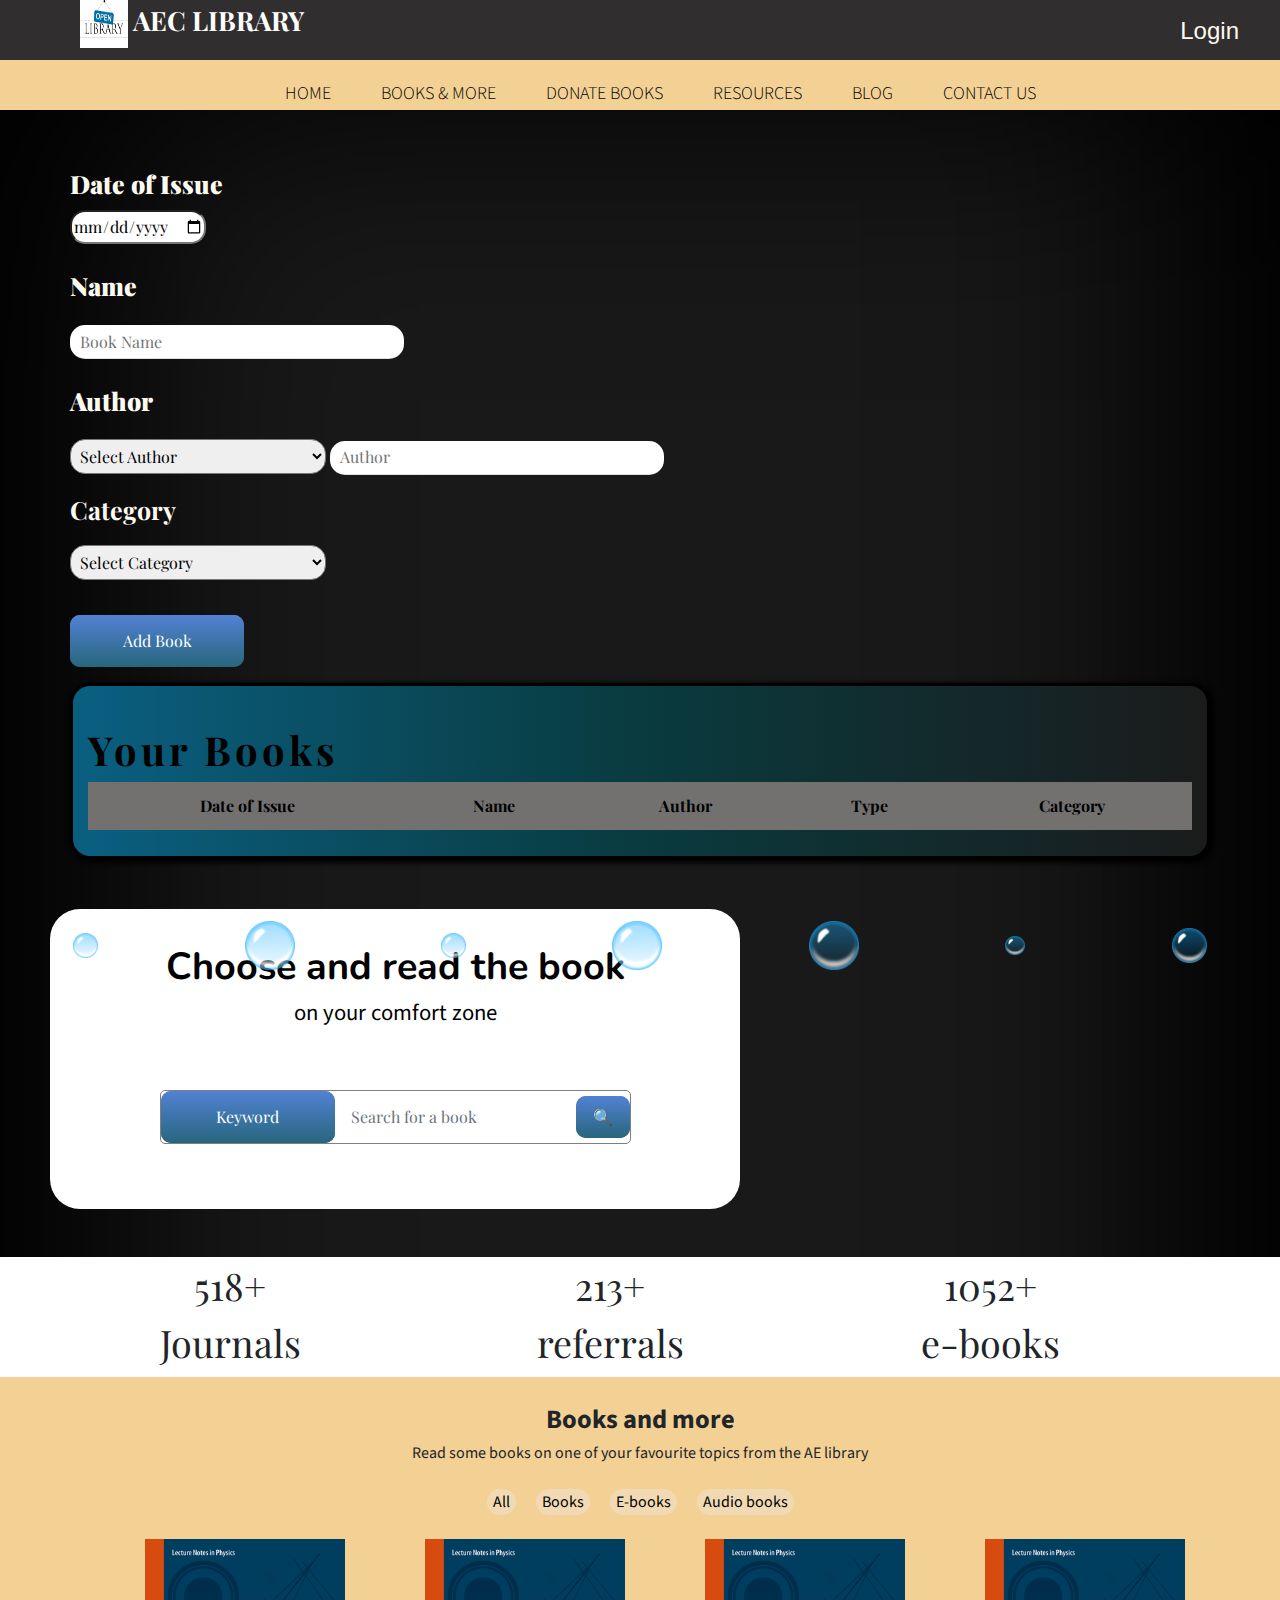
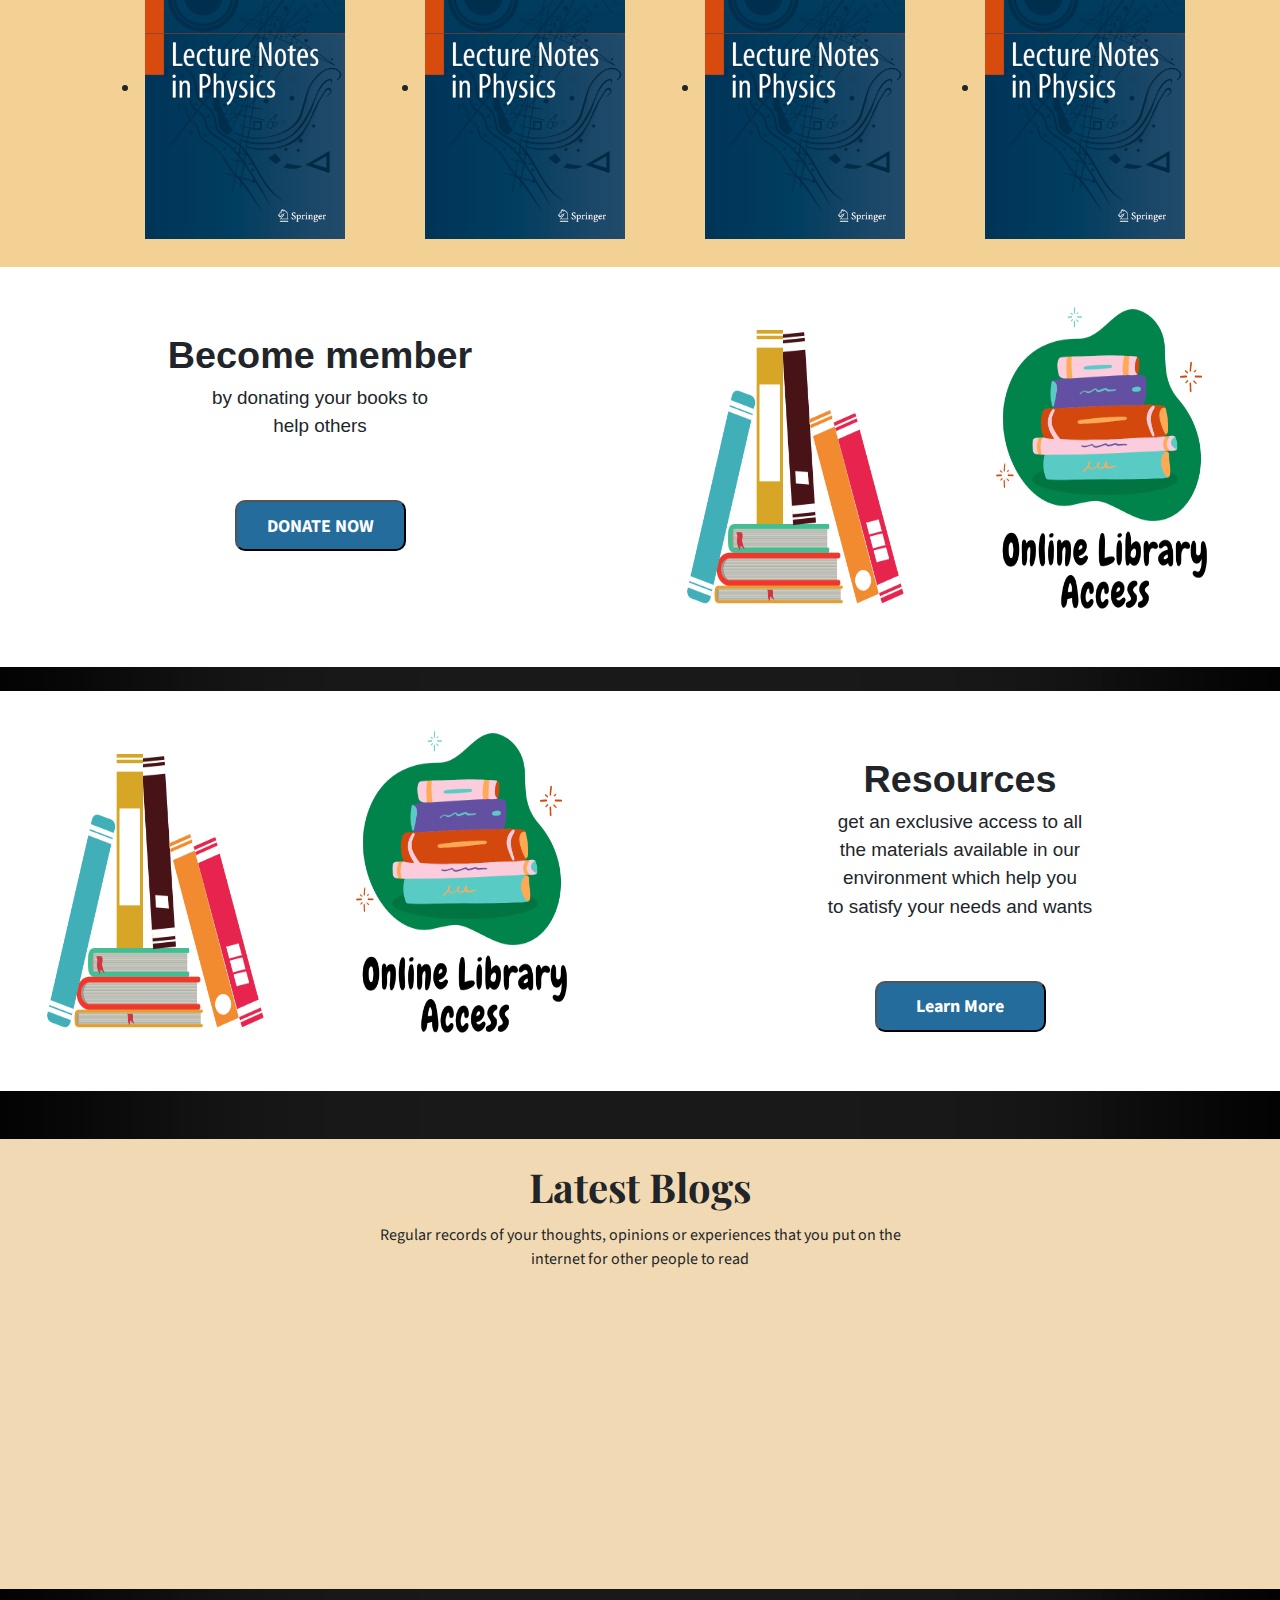
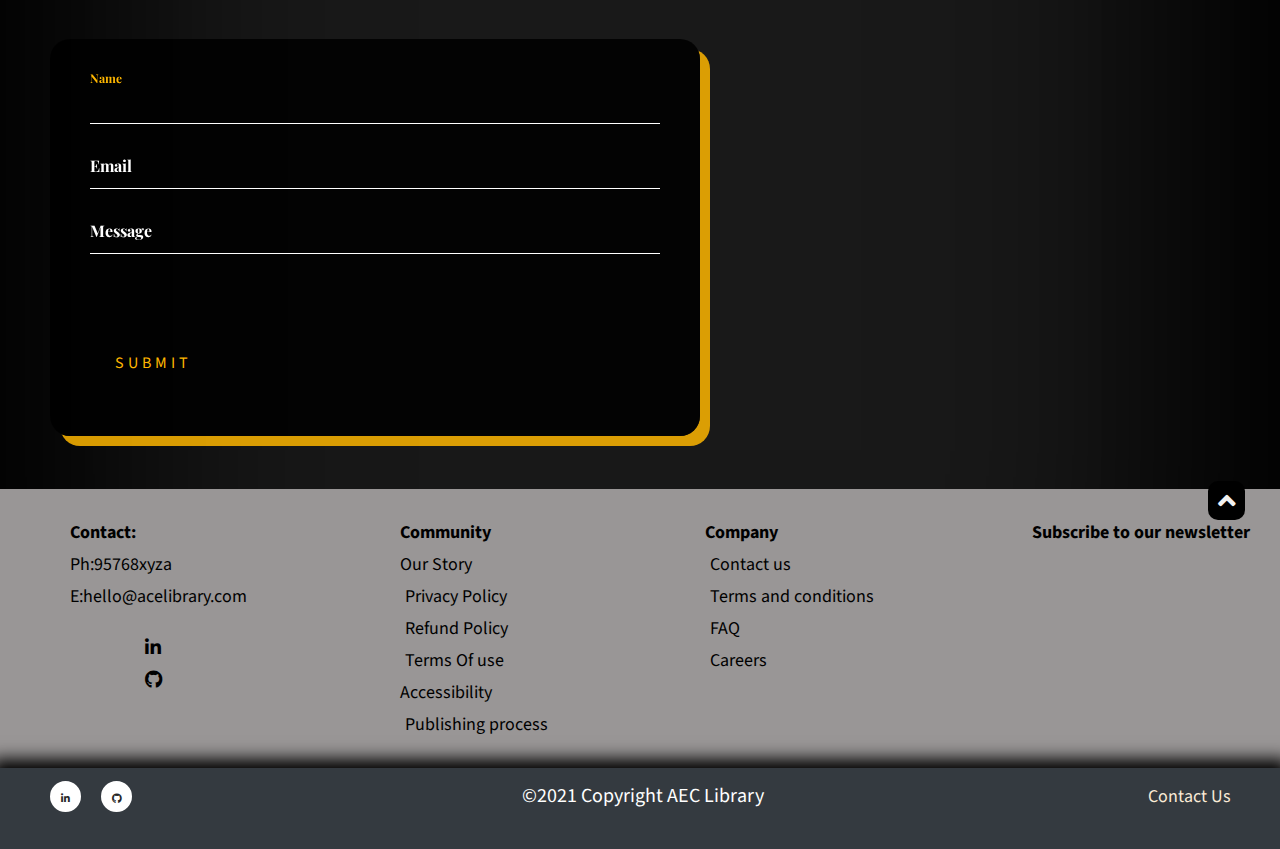
==== commit 58cc5bd2: "added add books section" ====
--- a/index.html
+++ b/index.html
@@ -13,6 +13,10 @@
   <link rel="stylesheet" href="https://use.fontawesome.com/releases/v5.6.3/css/all.css"
     integrity="sha384-UHRtZLI+pbxtHCWp1t77Bi1L4ZtiqrqD80Kn4Z8NTSRyMA2Fd33n5dQ8lWUE00s/" crossorigin="anonymous" />
   <!-- Style CSS -->
+  <style>
+    @import url('https://fonts.googleapis.com/css2?family=Source+Sans+Pro&display=swap');
+    @import url('https://fonts.googleapis.com/css2?family=Nunito&family=Source+Sans+Pro&display=swap');
+  </style>
   <link rel="stylesheet" href="./assets/css/style.css" />
   <title>AEC Library</title>
 
@@ -28,10 +32,6 @@
   <link rel="stylesheet" href="https://cdnjs.cloudflare.com/ajax/libs/font-awesome/5.15.3/css/all.min.css">
   <!--data table-->
   <link rel="stylesheet" href="https://cdn.datatables.net/1.11.3/css/jquery.dataTables.min.css">
-  <style>
-    @import url('https://fonts.googleapis.com/css2?family=Nunito&display=swap');
-    @import url('https://fonts.googleapis.com/css2?family=Nunito&family=Source+Sans+Pro&display=swap');
-  </style>
 </head>
 
 <body class="body-style">
@@ -52,8 +52,8 @@
   </div>
 
   <!-- pre-loader -->
-  <!-- <div id="loading">
-<div class="preloader">
+  <!-- <div id="loading"></div>
+    <div class="preloader">
       <div class="loader">
         <div>
           <ul>
@@ -103,255 +103,8 @@
         </div>
         <span>Loading</span>
       </div>
-    </div>
-    
-  </div> -->
-  <!-- <div class="preloader">
-    <div class="loader">
-      <div>
-        <ul>
-          <li>
-            <svg viewBox="0 0 90 120" fill="currentColor">
-              <path
-                d="M90,0 L90,120 L11,120 C4.92486775,120 0,115.075132 0,109 L0,11 C0,4.92486775 4.92486775,0 11,0 L90,0 Z M71.5,81 L18.5,81 C17.1192881,81 16,82.1192881 16,83.5 C16,84.8254834 17.0315359,85.9100387 18.3356243,85.9946823 L18.5,86 L71.5,86 C72.8807119,86 74,84.8807119 74,83.5 C74,82.1745166 72.9684641,81.0899613 71.6643757,81.0053177 L71.5,81 Z M71.5,57 L18.5,57 C17.1192881,57 16,58.1192881 16,59.5 C16,60.8254834 17.0315359,61.9100387 18.3356243,61.9946823 L18.5,62 L71.5,62 C72.8807119,62 74,60.8807119 74,59.5 C74,58.1192881 72.8807119,57 71.5,57 Z M71.5,33 L18.5,33 C17.1192881,33 16,34.1192881 16,35.5 C16,36.8254834 17.0315359,37.9100387 18.3356243,37.9946823 L18.5,38 L71.5,38 C72.8807119,38 74,36.8807119 74,35.5 C74,34.1192881 72.8807119,33 71.5,33 Z">
-              </path>
-            </svg>
-          </li>
-          <li>
-            <svg viewBox="0 0 90 120" fill="currentColor">
-              <path
-                d="M90,0 L90,120 L11,120 C4.92486775,120 0,115.075132 0,109 L0,11 C0,4.92486775 4.92486775,0 11,0 L90,0 Z M71.5,81 L18.5,81 C17.1192881,81 16,82.1192881 16,83.5 C16,84.8254834 17.0315359,85.9100387 18.3356243,85.9946823 L18.5,86 L71.5,86 C72.8807119,86 74,84.8807119 74,83.5 C74,82.1745166 72.9684641,81.0899613 71.6643757,81.0053177 L71.5,81 Z M71.5,57 L18.5,57 C17.1192881,57 16,58.1192881 16,59.5 C16,60.8254834 17.0315359,61.9100387 18.3356243,61.9946823 L18.5,62 L71.5,62 C72.8807119,62 74,60.8807119 74,59.5 C74,58.1192881 72.8807119,57 71.5,57 Z M71.5,33 L18.5,33 C17.1192881,33 16,34.1192881 16,35.5 C16,36.8254834 17.0315359,37.9100387 18.3356243,37.9946823 L18.5,38 L71.5,38 C72.8807119,38 74,36.8807119 74,35.5 C74,34.1192881 72.8807119,33 71.5,33 Z">
-              </path>
-            </svg>
-          </li>
-          <li>
-            <svg viewBox="0 0 90 120" fill="currentColor">
-              <path
-                d="M90,0 L90,120 L11,120 C4.92486775,120 0,115.075132 0,109 L0,11 C0,4.92486775 4.92486775,0 11,0 L90,0 Z M71.5,81 L18.5,81 C17.1192881,81 16,82.1192881 16,83.5 C16,84.8254834 17.0315359,85.9100387 18.3356243,85.9946823 L18.5,86 L71.5,86 C72.8807119,86 74,84.8807119 74,83.5 C74,82.1745166 72.9684641,81.0899613 71.6643757,81.0053177 L71.5,81 Z M71.5,57 L18.5,57 C17.1192881,57 16,58.1192881 16,59.5 C16,60.8254834 17.0315359,61.9100387 18.3356243,61.9946823 L18.5,62 L71.5,62 C72.8807119,62 74,60.8807119 74,59.5 C74,58.1192881 72.8807119,57 71.5,57 Z M71.5,33 L18.5,33 C17.1192881,33 16,34.1192881 16,35.5 C16,36.8254834 17.0315359,37.9100387 18.3356243,37.9946823 L18.5,38 L71.5,38 C72.8807119,38 74,36.8807119 74,35.5 C74,34.1192881 72.8807119,33 71.5,33 Z">
-              </path>
-            </svg>
-          </li>
-          <li>
-            <svg viewBox="0 0 90 120" fill="currentColor">
-              <path
-                d="M90,0 L90,120 L11,120 C4.92486775,120 0,115.075132 0,109 L0,11 C0,4.92486775 4.92486775,0 11,0 L90,0 Z M71.5,81 L18.5,81 C17.1192881,81 16,82.1192881 16,83.5 C16,84.8254834 17.0315359,85.9100387 18.3356243,85.9946823 L18.5,86 L71.5,86 C72.8807119,86 74,84.8807119 74,83.5 C74,82.1745166 72.9684641,81.0899613 71.6643757,81.0053177 L71.5,81 Z M71.5,57 L18.5,57 C17.1192881,57 16,58.1192881 16,59.5 C16,60.8254834 17.0315359,61.9100387 18.3356243,61.9946823 L18.5,62 L71.5,62 C72.8807119,62 74,60.8807119 74,59.5 C74,58.1192881 72.8807119,57 71.5,57 Z M71.5,33 L18.5,33 C17.1192881,33 16,34.1192881 16,35.5 C16,36.8254834 17.0315359,37.9100387 18.3356243,37.9946823 L18.5,38 L71.5,38 C72.8807119,38 74,36.8807119 74,35.5 C74,34.1192881 72.8807119,33 71.5,33 Z">
-              </path>
-            </svg>
-          </li>
-          <li>
-            <svg viewBox="0 0 90 120" fill="currentColor">
-              <path
-                d="M90,0 L90,120 L11,120 C4.92486775,120 0,115.075132 0,109 L0,11 C0,4.92486775 4.92486775,0 11,0 L90,0 Z M71.5,81 L18.5,81 C17.1192881,81 16,82.1192881 16,83.5 C16,84.8254834 17.0315359,85.9100387 18.3356243,85.9946823 L18.5,86 L71.5,86 C72.8807119,86 74,84.8807119 74,83.5 C74,82.1745166 72.9684641,81.0899613 71.6643757,81.0053177 L71.5,81 Z M71.5,57 L18.5,57 C17.1192881,57 16,58.1192881 16,59.5 C16,60.8254834 17.0315359,61.9100387 18.3356243,61.9946823 L18.5,62 L71.5,62 C72.8807119,62 74,60.8807119 74,59.5 C74,58.1192881 72.8807119,57 71.5,57 Z M71.5,33 L18.5,33 C17.1192881,33 16,34.1192881 16,35.5 C16,36.8254834 17.0315359,37.9100387 18.3356243,37.9946823 L18.5,38 L71.5,38 C72.8807119,38 74,36.8807119 74,35.5 C74,34.1192881 72.8807119,33 71.5,33 Z">
-              </path>
-            </svg>
-          </li>
-          <li>
-            <svg viewBox="0 0 90 120" fill="currentColor">
-              <path
-                d="M90,0 L90,120 L11,120 C4.92486775,120 0,115.075132 0,109 L0,11 C0,4.92486775 4.92486775,0 11,0 L90,0 Z M71.5,81 L18.5,81 C17.1192881,81 16,82.1192881 16,83.5 C16,84.8254834 17.0315359,85.9100387 18.3356243,85.9946823 L18.5,86 L71.5,86 C72.8807119,86 74,84.8807119 74,83.5 C74,82.1745166 72.9684641,81.0899613 71.6643757,81.0053177 L71.5,81 Z M71.5,57 L18.5,57 C17.1192881,57 16,58.1192881 16,59.5 C16,60.8254834 17.0315359,61.9100387 18.3356243,61.9946823 L18.5,62 L71.5,62 C72.8807119,62 74,60.8807119 74,59.5 C74,58.1192881 72.8807119,57 71.5,57 Z M71.5,33 L18.5,33 C17.1192881,33 16,34.1192881 16,35.5 C16,36.8254834 17.0315359,37.9100387 18.3356243,37.9946823 L18.5,38 L71.5,38 C72.8807119,38 74,36.8807119 74,35.5 C74,34.1192881 72.8807119,33 71.5,33 Z">
-              </path>
-            </svg>
-          </li>
-        </ul>
-      </div>
-      <span>Loading</span>
-    </div>
-  </div> -->
-  <header class="header">
-    <ul>
-      <li class="logo" style="font-size: 0.7cm;font-weight: bold;"><img src="assets/logos/Logo Aec.jpg"
-          alt="AEC Library" class="logo-img"> AEC LIBRARY</li>
-      <li class="login"><a href="./Login_page/login_page.html" class="nav-link" target="_blank"> Login </a></li>
-    </ul>
-  </header>
-  <nav class="new-nav">
-    <ul>
-      <li class="nav-item"><a href="index.html">HOME</a></li>
-      <li class="nav-item"><a href="#"> BOOKS & MORE</a></li>
-      <li class="nav-item"><a href="./public/donate-book.html">DONATE BOOKS</a></li>
-      <li class="nav-item"><a href="resource.html">RESOURCES</a></li>
-      <li class="nav-item"><a href="#">BLOG</a></li>
-      <li class="nav-item"><a href="./public/contact us .html"> CONTACT US</a></li>
-    </ul>
-  </nav>
-  <div class="container">
-    <div class="line"><b id="bold"> Choose and read the book </b><br>on your comfort zone </div>
-    <div id="search">
-      <form id="searchForm" class="form-inline my-2 my-lg-0">
-        <button class="btn btn-dark my-2 my-sm-0">Keyword</button>
-        <input class="form-control mr-sm-2" id="searchTxt" type="search" placeholder="Search for a book"
-          aria-label="Search" name="search" style="border: none;" />
-        <button class="btn btn-dark my-2 my-sm-0" id="searchsymbol" type="submit">
-          &#128269
-        </button>
-      </form>
-    </div>
-  </div>
-  <br>
-  <br>
-  <div class="suggestion">
-    <ul class="list">
-      <li class="suggest">518+ <br> Journals</li>
-      <li class="suggest">213+ <br> referrals</li>
-      <li class="suggest">1052+ <br> e-books</li>
-    </ul>
-  </div>
-  <div class="book">
-    <div class="tex">
-      <br>
-      <b>Books and more</b>
-      <br>
-      Read some books on one of your favourite topics from the AE library
-    </div>
-    <br>
-    <div class="options">
-      <button class="book-option">All</button>
-      <button class="book-option">Books</button>
-      <button class="book-option">E-books</button>
-      <button class="book-option">Audio books</button>
-    </div>
-    <br>
-    <div class="book-img">
-      <ul class="books">
-        <li><a href="#"><img src="images/9.png" alt="not"></a></li>
-        <li><a href="#"><img src="images/9.png" alt="not"></a></li>
-        <li><a href="#"><img src="images/9.png" alt="not"></a></li>
-        <li><a href="#"><img src="images/9.png" alt="not"></a></li>
-      </ul>
-    </div>
-  </div>
-  <div class="member">
-    <section class="donate">
-      <div class="text"><b>Become member</b>
-        <br>by donating your books to <br>help others
-      </div>
-      <div>
-        <button class="donate-btn"><a href="./public/donate-book.html">DONATE NOW</a></button>
-      </div>
-    </section>
-    <section class="photo"><img src="images/8.png" alt=""><img src="images/17.png.png" alt=""></section>
-  </div>
-  <br>
-  <div class="member" id="res">
-    <section class="photo"><img src="images/8.png" alt=""><img src="images/17.png.png" alt=""></section>
-    <section class="donate">
-      <div class="text"><b>Resources</b>
-        <br>get an exclusive access to all <br>the materials available in our <br>environment which help you
-        <br>to satisfy your needs and wants
-      </div>
-      <div>
-        <button class="donate-btn"><a href="./public/donate-book.html">Learn More</a></button>
-      </div>
-    </section>
-  </div>
-  <br><br>
-  <div class="blogs">
-    <br>
-    <h1><b> Latest Blogs</b></h1>
-    <p>Regular records of your thoughts, opinions or experiences that you put on the <br>internet for other people to
-      read </p>
-  </div>
-  <div class="update">
-    <div class="login-box">
-      <form>
-        <div class="user-box">
-          <input type="text" name="" required="" autofocus>
-          <label>Name</label>
-        </div>
-        <!-- <div class="user-box">
-          <input type="text" name="" required="">
-          <label>Last Name</label>
-        </div> -->
-        <div class="user-box">
-          <input type="email" name="" required="">
-          <label>Email</label>
-        </div>
-        <div class="user-box">
-          <input type="text" name="" required="">
-          <label>Message</label>
-        </div>
-        <a href="#">
-          <span></span>
-          <span></span>
-          <span></span>
-          <span></span>
-          Submit
-        </a>
-      </form>
-    </div>
-    <!-- <div class="stay-update">STAY UPDATED</div> -->
-  </div>
-
-  <div class="contact">
-    <ul>
-      <li class="heading">Contact:</li>
-      <li>Ph:95768xyza</li>
-      <li>E:hello@acelibrary.com</li>
-      <li>
-        <ul id="logos">
-          <li>
-              <a href="https://www.linkedin.com/in/sauravmukherjee44/"><i class="fab fa-linkedin-in icon"></i>
-              </a>
-          </li>
-          <li>
-            <a href="https://github.com/SauravMukherjee44" target="github"> <i class="fab fa-github icon"></i> </a>
-          </li>
-        </ul>
-      </li>
-    </ul>
-    <ul>
-      <li class="heading">Community</li>
-      <li>Our Story</li>
-      <li><a href="#">Privacy Policy</a></li>
-      <li><a href="#">Refund Policy</a></li>
-      <li><a href="#">Terms Of use</a> </li>
-      <li>Accessibility</li>
-      <li><a href="#">Publishing process</a> </li>
-    </ul>
-    <ul>
-      <li class="heading">Company</li>
-      <li><a href="#">Contact us</a> </li>
-      <li><a href="#">Terms and conditions</a></li>
-      <li><a href="#">FAQ</a></li>
-      <li><a href="#">Careers</a></li>
-    </ul>
-    <ul>
-      <li class="heading">Subscribe to our newsletter</li>
-    </ul>
-  </div>
-  
-  <!-- <header class="header">
-    <ul>
-      <li class="logo" style="font-size: 0.7cm;font-weight: bold;"><img src="assets/logos/finalLogo.png"
-          alt="AEC Library" class="logo-img"> AEC LIBRARY</li>
-      <li class="login"><a href="./Login_page/login_page.html" class="nav-link" target="_blank"> Login </a></li>
-    </ul>
-  </header>
-
-  <nav class="new-nav">
-    <ul>
-      <li class="nav-item"><a href="index.html">HOME</a></li>
-      <li class="nav-item"><a href="#"> BOOKS & MORE</a></li>
-      <li class="nav-item"><a href="./public/donate-book.html">DONATE BOOKS</a></li>
-      <li class="nav-item"><a href="resource.html">RESOURCES</a></li>
-      <li class="nav-item"><a href="#">BLOG</a></li>
-      <li class="nav-item"><a href="./public/contact us .html"> CONTACT US</a></li>
-    </ul>
-  </nav>
-  <div class="container">
-    <div class="line"><b id="bold"> Choose and read the book </b><br>on your comfort zone </div>
-    <div id="search">
-      <form id="searchForm" class="form-inline my-2 my-lg-0">
-        <button class="btn btn-dark my-2 my-sm-0">Keyword</button>
-        <input class="form-control mr-sm-2" id="searchTxt" type="search" placeholder="Search for a book"
-          aria-label="Search" name="search" style="border: none;" />
-        <button class="btn btn-dark my-2 my-sm-0" id="searchsymbol" type="submit">
-          &#128269
-        </button>
-      </form>
-    </div>
-  </div>
-  <br> -->
+    </div> -->
+
   <!-- <nav class="navbar navbar-expand-lg navbar-light bg-info">
     <a class="navbar-brand ml-4" href="#"><img src="assets/logos/finalLogo.png" alt="AEC Library" class="logo-img"></a>
     <button class="navbar-toggler" type="button" data-toggle="collapse" data-target="#navbarSupportedContent"
@@ -378,8 +131,293 @@
       </form>
     </div>
   </nav> -->
+  <header class="header">
+    <ul>
+      <li class="logo" style="font-size: 0.7cm;font-weight: bold;"><img src="assets/logos/Logo Aec.jpg"
+          alt="AEC Library" class="logo-img"> AEC LIBRARY</li>
+      <li class="login"><a href="./Login_page/login_page.html" class="nav-link" target="_blank"> Login </a></li>
+    </ul>
+  </header>
+  <nav class="new-nav">
+    <ul>
+      <li class="nav-item"><a href="index.html">HOME</a></li>
+      <li class="nav-item"><a href="#"> BOOKS & MORE</a></li>
+      <li class="nav-item"><a href="./public/donate-book.html">DONATE BOOKS</a></li>
+      <li class="nav-item"><a href="resource.html">RESOURCES</a></li>
+      <li class="nav-item"><a href="#">BLOG</a></li>
+      <li class="nav-item"><a href="./public/contact us .html"> CONTACT US</a></li>
+    </ul>
+  </nav>
 
   <!-- <div id="message"></div> -->
+
+  <div class="container my-5">
+    <!-- <h1>AEC LIBRARY </h1>
+    <h5 align="center">
+      <a href="" style="color:black;" class="typewrite" data-period="2000"
+        data-type='[ "“If you don’t like to read, you haven’t found the right book.” – J.K. Rowling", "“That’s the thing about books. They let you travel without moving your feet.” – Jhumpa Lahiri", "“There is more treasure in books than in all the pirate’s loot on Treasure Island.” – Walt Disney", "“Some of these things are true and some of them lies. But they are all good stories.” – Hilary Mantel" ]'>
+        <span class="wrap"></span>
+      </a>
+    </h5>
+    <hr /> -->
+    <form id="libraryForm">
+      <div class="form-group row">
+        <label for="dateIssue" class="col-sm-2 col-form-label"> <strong>Date of Issue</strong></label>
+        <div class="col-sm-10">
+          <input type="date" id="issueDate" name="issueDate">
+        </div>
+      </div>
+      <div class="form-group row">
+        <label for="bookName" class="col-sm-2 col-form-label"> <strong>Name</strong></label>
+        <div class="col-sm-10">
+          <input type="text" class="input-box" id="bookName" placeholder="Book Name" />
+        </div>
+      </div>
+      <div class="form-group row">
+        <label for="Author" class="col-sm-2 col-form-label"> <strong>Author</strong></label>
+        <div class="col-sm-10">
+
+          <select class="form-check-input1" name="type" id="type" style="z-index: 1;">
+
+
+            <option value="N/A">Select Author</option>
+            <option value="Agatha Christie">Agatha Christie</option>
+            <option value="Charles Dickens">Charles Dickens</option>
+            <option value="Dan Brown">Dan Brown</option>
+            <option value="Emily Bronte">Emily Bronte</option>
+            <option value="George Elliot">George Elliot</option>
+            <option value="J.K. Rowling">J.K. Rowling</option>
+            <option value="Jane Austen">Jane Austen</option>
+            <option value="John Green">John Green</option>
+            <option value="Mark Twain">Mark Twain</option>
+            <option value="Oscar Wilde">Oscar Wilde</option>
+            <option value="Rabindranath Tagore">Rabindranath Tagore</option>
+            <option value="Roald Dahl">Roald Dahl</option>
+            <option value="Rudyard Kipling">Rudyard Kipling</option>
+            <option value="Ruskin Bond">Ruskin Bond</option>
+            <option value="Sarah J. Maas">Sarah J. Maas</option>
+            <option value="Sylvia Plath">Sylvia Plath</option>
+            <option value="William Shakespeare">William Shakespeare</option>
+            <option value="Other">Other</option>
+          </select>
+          <input type="text" class="input-box" id="author" placeholder="Author" />
+        </div>
+
+      </div>
+      <fieldset class="form-group">
+        <div class="row">
+          <legend class="col-form-label col-sm-2 pt-0"> <strong>Category</strong></legend>
+
+          <div class="col-sm-10">
+            <div class="form-check">
+              <select class="form-check-input" name="category" id="category" style="z-index: 1;">
+                <option value="N/A">Select Category</option>
+                <option value="Arts & Music">Arts & Music</option>
+                <option value="Biographies">Biographies</option>
+                <option value="Business">Business</option>
+                <option value="Comics">Comics</option>
+                <option value="Computer & Tech">Computers & Tech</option>
+                <option value="Cooking">Cooking</option>
+                <option value="Education & Reference">Education & Reference</option>
+                <option value="Entertainment">Entertainment</option>
+                <option value="Health & Fitness">Health & Fitness</option>
+                <option value="History">History</option>
+                <option value="Hobbies & Crafts">Hobbies & Crafts</option>
+                <option value="Home & Garden">Home & Garden</option>
+                <option value="Horror">Horror</option>
+                <option value="Kids">Kids</option>
+                <option value="Literature & Fiction">Literature & Fiction</option>
+                <option value="Medical">Medical</option>
+                <option value="Mystery">Mystery</option>
+                <option value="Parenting">Parenting</option>
+                <option value="Religion">Religion</option>
+                <option value="Romance">Romance</option>
+                <option value="Sci-Fi & Fantasy">Sci-Fi & Fantasy</option>
+                <option value="Science & Maths">Science & Maths</option>
+                <option value="Self-Help">Self-Help</option>
+                <option value="Social Sciences">Social Sciences</option>
+                <option value="Sports">Sports</option>
+                <option value="Travel">Travel</option>
+                <option value="True Crime">True Crime</option>
+              </select>
+            </div>
+          </div>
+        </div>
+      </fieldset>
+
+      <div class="form-group row">
+        <div class="col-sm-10">
+          <button type="submit" class="btn btn-primary">Add Book</button>
+        </div>
+      </div>
+    </form>
+
+    <div id="table">
+      <h1>Your Books</h1>
+      <div style="overflow-x:auto;">
+        <table class="table table-striped" id="mytable">
+          <thead>
+            <tr>
+              <th scope="col">Date of Issue</th>
+              <th scope="col">Name</th>
+              <th scope="col">Author</th>
+
+              <th scope="col">Type</th>
+              <th scope="col">Category</th>
+
+            </tr>
+          </thead>
+          <tbody id="tableBody"></tbody>
+        </table>
+      </div>
+
+    </div>
+  </div>
+  <div class="contain">
+    <div class="line"><b id="bold"> Choose and read the book </b><br>on your comfort zone </div>
+    <div id="search">
+      <form id="searchForm" class="form-inline my-2 my-lg-0">
+        <button class="btn btn-dark my-2 my-sm-0">Keyword</button>
+        <input class="form-control mr-sm-2" id="searchTxt" type="search" placeholder="Search for a book"
+          aria-label="Search" name="search" style="border: none;" />
+        <button class="btn btn-dark my-2 my-sm-0" id="searchsymbol" type="submit">
+          &#128269
+        </button>
+      </form>
+    </div>
+  </div>
+  <br>
+  <br>
+  <div class="suggestion">
+    <ul class="list">
+      <li class="suggest">518+ <br> Journals</li>
+      <li class="suggest">213+ <br> referrals</li>
+      <li class="suggest">1052+ <br> e-books</li>
+    </ul>
+  </div>
+  <div class="book">
+    <div class="tex">
+      <br>
+      <b>Books and more</b>
+      <br>
+      Read some books on one of your favourite topics from the AE library
+    </div>
+    <br>
+    <div class="options">
+      <button class="book-option">All</button>
+      <button class="book-option">Books</button>
+      <button class="book-option">E-books</button>
+      <button class="book-option">Audio books</button>
+    </div>
+    <br>
+    <div class="book-img">
+      <ul class="books">
+        <li><a href="#"><img src="images/9.png" alt="not"></a></li>
+        <li><a href="#"><img src="images/9.png" alt="not"></a></li>
+        <li><a href="#"><img src="images/9.png" alt="not"></a></li>
+        <li><a href="#"><img src="images/9.png" alt="not"></a></li>
+      </ul>
+    </div>
+  </div>
+  <div class="member">
+    <section class="donate">
+      <div class="text"><b>Become member</b>
+        <br>by donating your books to <br>help others
+      </div>
+      <div>
+        <button class="donate-btn"><a href="./public/donate-book.html">DONATE NOW</a></button>
+      </div>
+    </section>
+    <section class="photo"><img src="images/8.png" alt=""><img src="images/17.png.png" alt=""></section>
+  </div>
+  <br>
+  <div class="member" id="res">
+    <section class="photo"><img src="images/8.png" alt=""><img src="images/17.png.png" alt=""></section>
+    <section class="donate">
+      <div class="text"><b>Resources</b>
+        <br>get an exclusive access to all <br>the materials available in our <br>environment which help you
+        <br>to satisfy your needs and wants
+      </div>
+      <div>
+        <button class="donate-btn"><a href="./public/donate-book.html">Learn More</a></button>
+      </div>
+    </section>
+  </div>
+  <br><br>
+  <div class="blogs">
+    <br>
+    <h1><b> Latest Blogs</b></h1>
+    <p>Regular records of your thoughts, opinions or experiences that you put on the <br>internet for other people to
+      read </p>
+  </div>
+  <div class="update">
+    <div class="login-box">
+      <form>
+        <div class="user-box">
+          <input type="text" name="" required="" autofocus>
+          <label>Name</label>
+        </div>
+        <!-- <div class="user-box">
+          <input type="text" name="" required="">
+          <label>Last Name</label>
+        </div> -->
+        <div class="user-box">
+          <input type="email" name="" required="">
+          <label>Email</label>
+        </div>
+        <div class="user-box">
+          <input type="text" name="" required="">
+          <label>Message</label>
+        </div>
+        <a href="#">
+          <span></span>
+          <span></span>
+          <span></span>
+          <span></span>
+          Submit
+        </a>
+      </form>
+    </div>
+    <!-- <div class="stay-update">STAY UPDATED</div> -->
+  </div>
+
+  <div class="contact">
+    <ul>
+      <li class="heading">Contact:</li>
+      <li>Ph:95768xyza</li>
+      <li>E:hello@acelibrary.com</li>
+      <li>
+        <ul id="logos">
+          <li>
+              <a href="https://www.linkedin.com/in/sauravmukherjee44/"><i class="fab fa-linkedin-in icon"></i>
+              </a>
+          </li>
+          <li>
+            <a href="https://github.com/SauravMukherjee44" target="github"> <i class="fab fa-github icon"></i> </a>
+          </li>
+        </ul>
+      </li>
+    </ul>
+    <ul>
+      <li class="heading">Community</li>
+      <li>Our Story</li>
+      <li><a href="#">Privacy Policy</a></li>
+      <li><a href="#">Refund Policy</a></li>
+      <li><a href="#">Terms Of use</a> </li>
+      <li>Accessibility</li>
+      <li><a href="#">Publishing process</a> </li>
+    </ul>
+    <ul>
+      <li class="heading">Company</li>
+      <li><a href="#">Contact us</a> </li>
+      <li><a href="#">Terms and conditions</a></li>
+      <li><a href="#">FAQ</a></li>
+      <li><a href="#">Careers</a></li>
+    </ul>
+    <ul>
+      <li class="heading">Subscribe to our newsletter</li>
+    </ul>
+  </div>
   <div>
     <footer>
       <div class="d-flex">
@@ -421,6 +459,8 @@
         </ul>
       </div> -->
     </footer>
+
+  </div>
   </div>
   <!-- <footer>
       <div class="footer-main">
--- a/assets/css/style.css
+++ b/assets/css/style.css
@@ -80,9 +80,9 @@
   left: 0; 
 }
 
-.nav-item{
+/* .nav-item{
   padding-right: 15px;
-}
+} */
 #loading {
   position: fixed;
   width: 100%;
@@ -198,9 +198,11 @@
 }
 #searchsymbol{
   width: 30px;
+  height:30px;
 }
 #searchTxt{
   border-radius: 10px;
+  height: 30px;
 }
 .btn:before {
   content: "";
@@ -422,9 +424,10 @@
 
 nav.navbar.navbar-expand-lg.navbar-light.bg-info {
   /* To make nav-bar sticky */
-  position: fixed;
+  position: absolute;
   top: 0;
   width: 100%;
+  height: 45px;
 }
 
 .bg-info {
@@ -841,93 +844,6 @@
     margin-left: 1.5rem;
   }
 }
-.header{
-  height: 60px;
-  color: white;
-  background-color: rgb(48, 46, 46);
-  width: 100%;
-}
-.header ul{
-  display: flex;
-  flex-direction: row;
-  list-style-type: none;
-  justify-content: space-between;
-  height: 55px;
-}
-.header ul li{
-  margin-right: 20px;
-}
-.new-nav{
-  height: 50px;
-  background-color:#f3d094;
-  align-items: center;
-}
-.new-nav ul{
-  margin-left: 40px;
-  margin-right: 40px;
-  /* margin-top: 17px; */
-  display: flex;
-  flex-direction: row;
-  justify-content:center;
-  align-items: center;
-}
-.new-nav li {
-  font-family: sans-serif;
-  margin: 20px;
-  list-style-type: none;
-}
-.new-nav li a{
-  font-weight: 300;
-  font-family: 'Source Sans Pro', sans-serif;
-  color: #000;
-}
-.new-nav li a:hover{
-  color: rgb(94, 80, 80);
-}
-.container{
-  height: 300px;
-  width: 690px;
-  color: black;
-  margin-top: 170px;
-  margin-left: 20px;
-  background-color: white;
-  border-radius: 30px;
-  display: flex;
-  flex-direction: column;
-}
-.container div{
-  font-family: 'Source Sans Pro', sans-serif;
-  margin: 30px;
-  text-align: center;
-}
-.line{  
-  font-size: 0.6cm;
-}
-#bold{
-  font-size: 1cm;
-  font-family: 'Nunito', sans-serif;
-  font-weight:bolder;
-}
-#search{
-  align-items: center;
-}
-#searchTxt, #searchsymbol{
-  margin: 0;
-}
-#searchForm{
-  display: inline-block;
-  border: 1px solid grey;
-  border-radius: 5px;
-  align-items: center;
-}
-.nav-link{
-  font-family: sans-serif;
-  font-size: 0.5cm;
-}
-.login a:hover{
-  color: grey;
-}
-
 .suggestion{
   height: 120px;
   background-color: white;
@@ -991,7 +907,7 @@
   background-color: white;
 }
 .member section{
-  border: 2px solid rgb(235, 167, 167);
+  /* border: 2px solid rgb(235, 167, 167); */
   width: 50%;
 }
 .donate div{
@@ -1273,4 +1189,89 @@
   font-weight: bolder;
   color: white;
 }
-
+.header{
+  height: 60px;
+  color: white;
+  background-color: rgb(48, 46, 46);
+  width: 100%;
+}
+.header ul{
+  display: flex;
+  flex-direction: row;
+  list-style-type: none;
+  justify-content: space-between;
+  height: 55px;
+}
+.header ul li{
+  margin-right: 20px;
+}
+.new-nav{
+  height: 50px;
+  background-color:#f3d094;
+  align-items: center;
+}
+.new-nav ul{
+  margin-left: 40px;
+  margin-right: 40px;
+  /* margin-top: 17px; */
+  display: flex;
+  flex-direction: row;
+  justify-content:center;
+  align-items: center;
+}
+.new-nav li {
+  font-family: sans-serif;
+  margin: 20px;
+  list-style-type: none;
+}
+.new-nav li a{
+  font-weight: 300;
+  font-family: 'Source Sans Pro', sans-serif;
+  color: #000;
+}
+.new-nav li a:hover{
+  color: rgb(94, 80, 80);
+}
+.contain{
+  height: 300px;
+  width: 690px;
+  color: black;
+  margin-top: 50px;
+  margin-left: 50px;
+  background-color: white;
+  border-radius: 30px;
+  display: flex;
+  flex-direction: column;
+}
+.contain div{
+  font-family: 'Source Sans Pro', sans-serif;
+  margin: 30px;
+  text-align: center;
+}
+.line{  
+  font-size: 0.6cm;
+}
+#bold{
+  font-size: 1cm;
+  font-family: 'Nunito', sans-serif;
+  font-weight:bolder;
+}
+#search{
+  align-items: center;
+}
+#searchTxt, #searchsymbol{
+  margin: 0;
+}
+#searchForm{
+  display: inline-block;
+  border: 1px solid grey;
+  border-radius: 5px;
+  align-items: center;
+}
+.nav-link{
+  font-family: sans-serif;
+  font-size: 0.5cm;
+}
+.login a:hover{
+  color: grey;
+}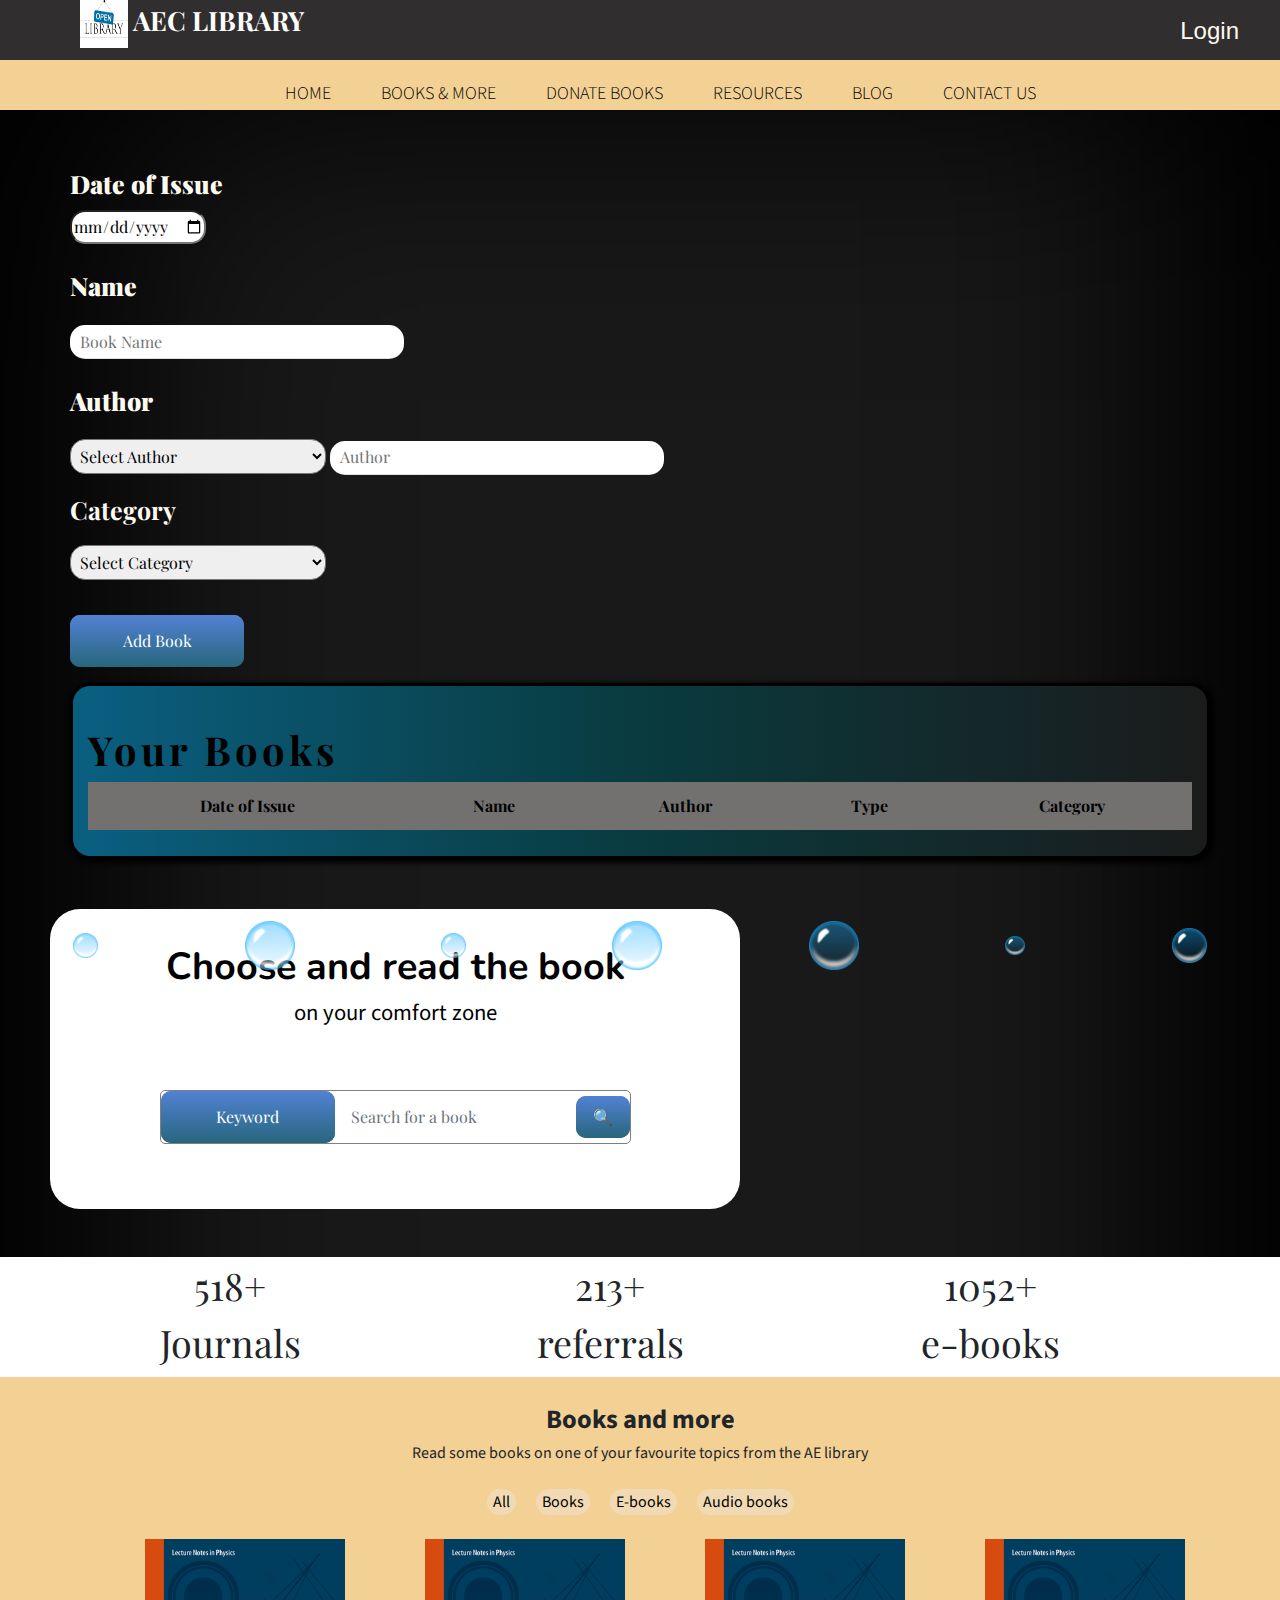
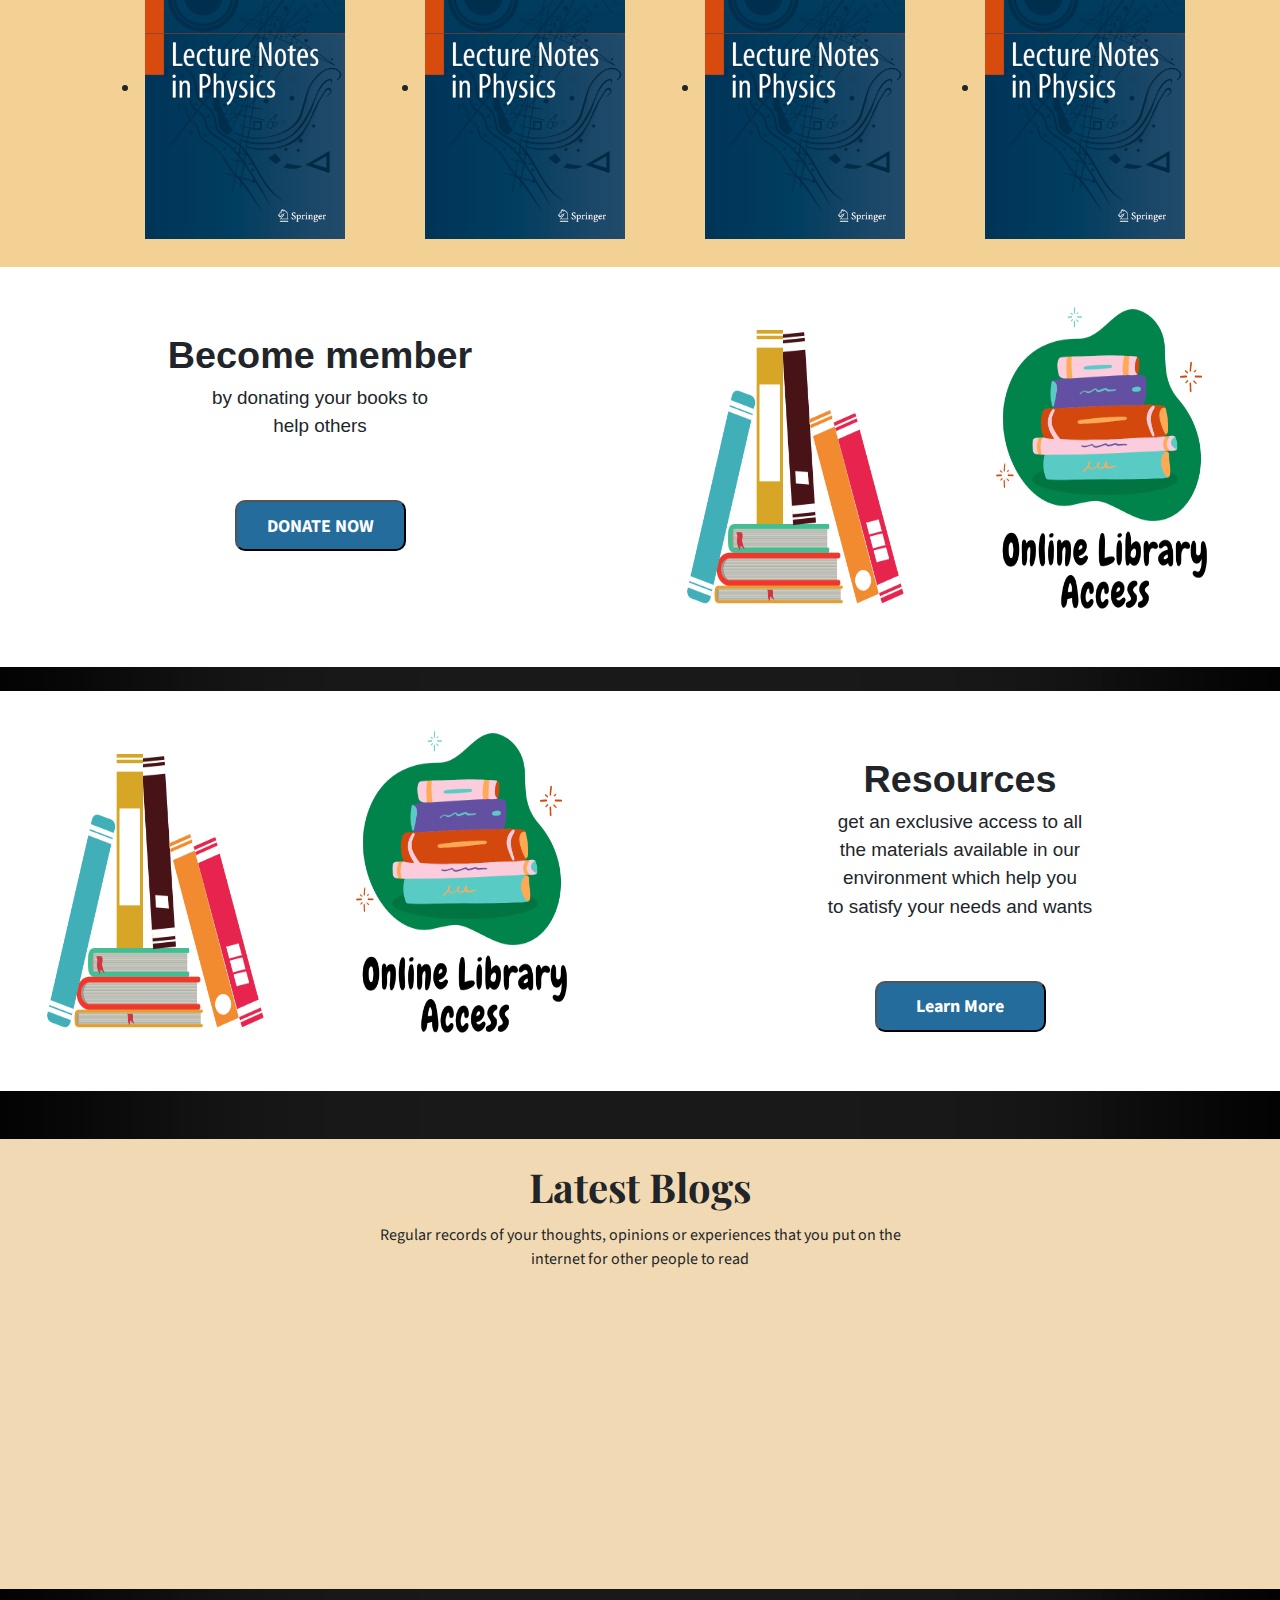
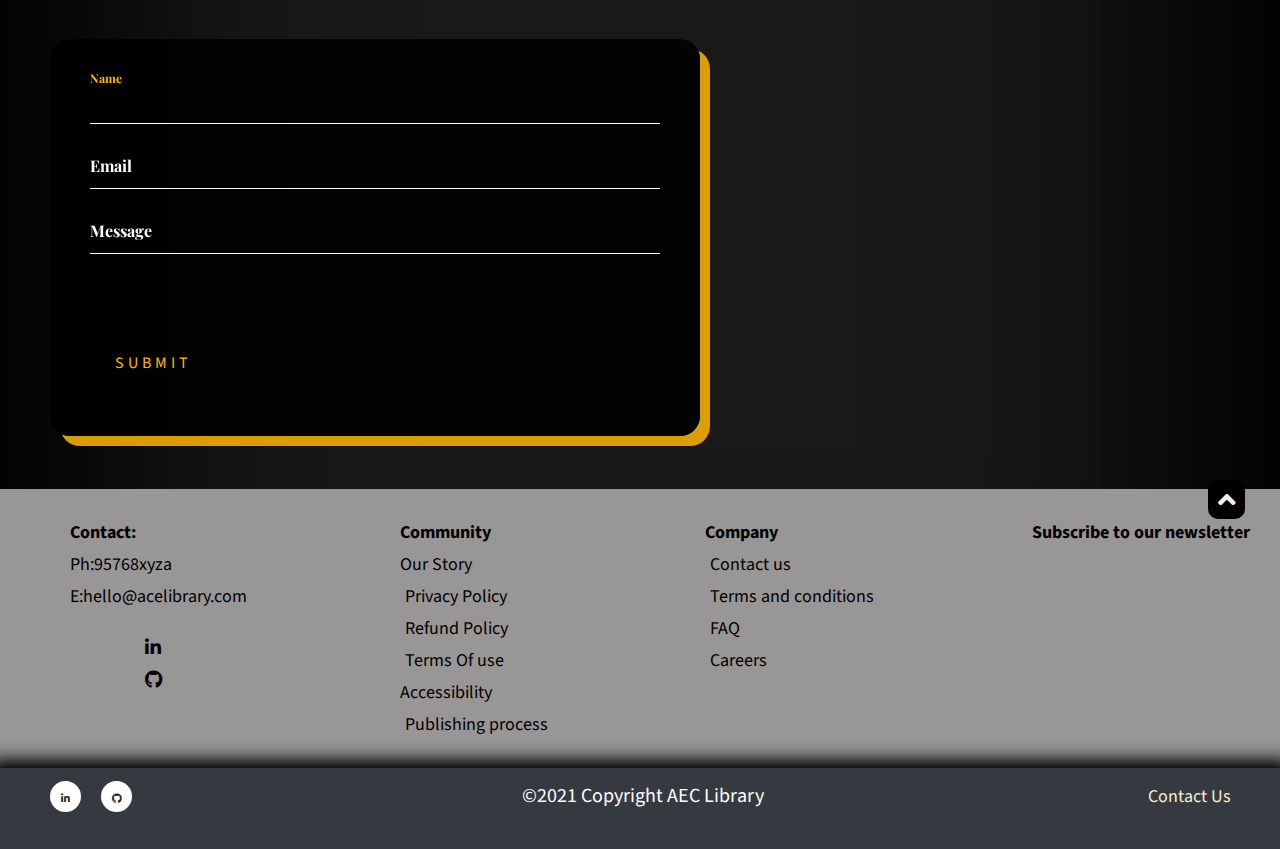
==== commit 9d9d88c5: "added other pages url" ====
--- a/index.html
+++ b/index.html
@@ -339,7 +339,7 @@
         <br>to satisfy your needs and wants
       </div>
       <div>
-        <button class="donate-btn"><a href="./public/donate-book.html">Learn More</a></button>
+        <button class="donate-btn"><a href="resources.html">Learn More</a></button>
       </div>
     </section>
   </div>
@@ -410,7 +410,7 @@
     <ul>
       <li class="heading">Company</li>
       <li><a href="#">Contact us</a> </li>
-      <li><a href="#">Terms and conditions</a></li>
+      <li><a href="./public/terms&conditions.html">Terms and conditions</a></li>
       <li><a href="#">FAQ</a></li>
       <li><a href="#">Careers</a></li>
     </ul>
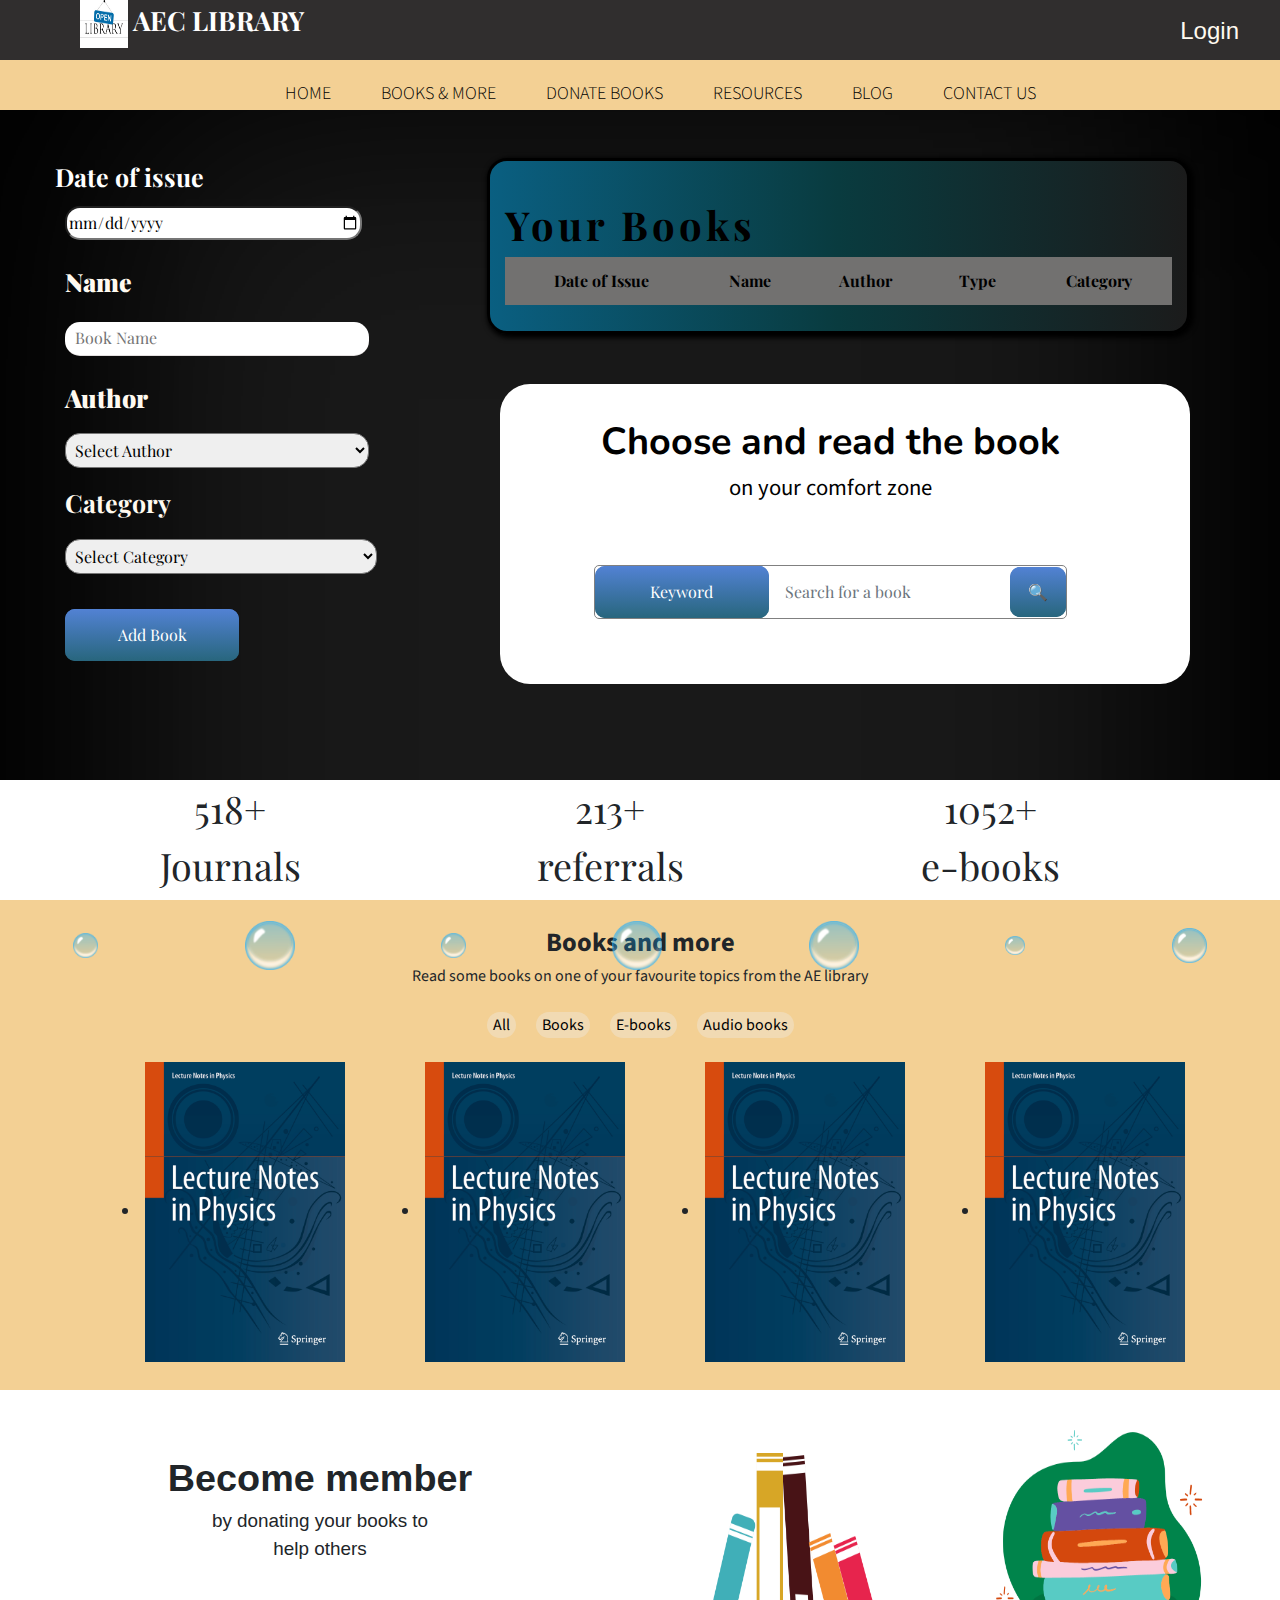
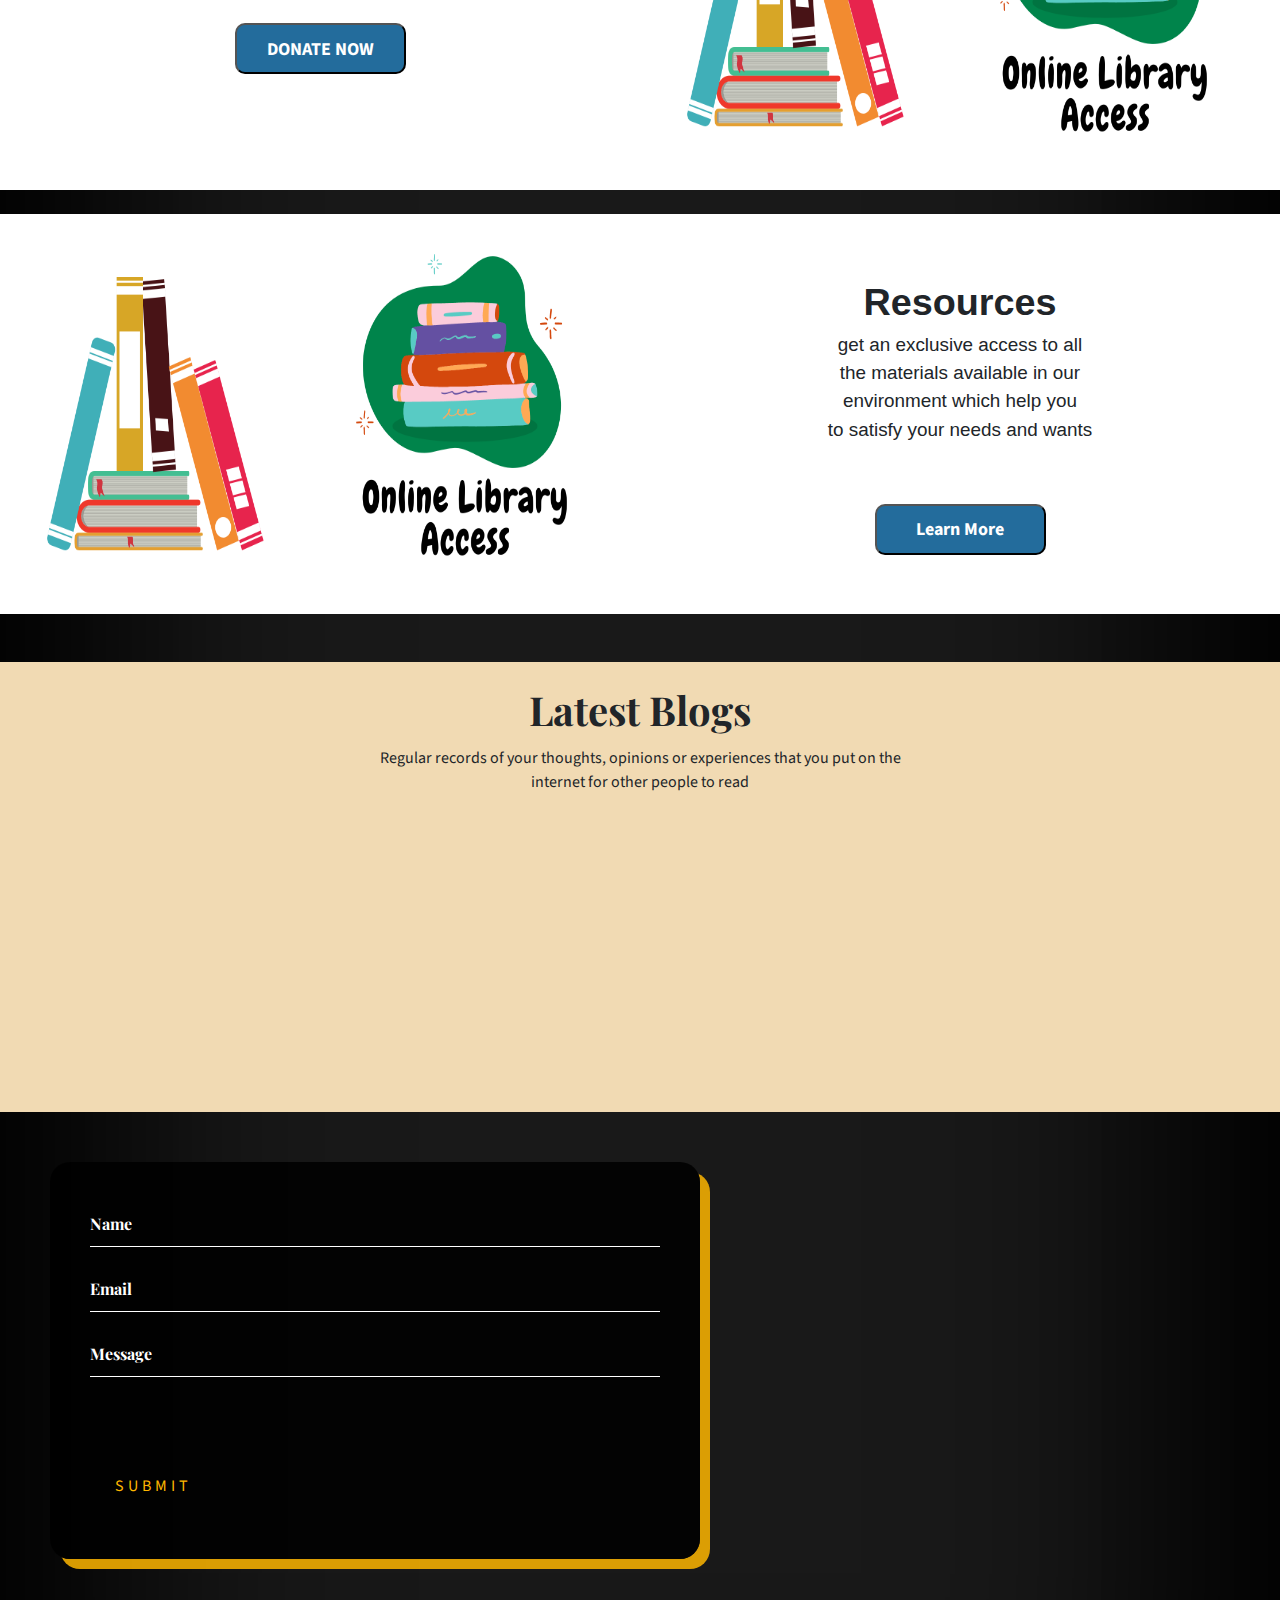
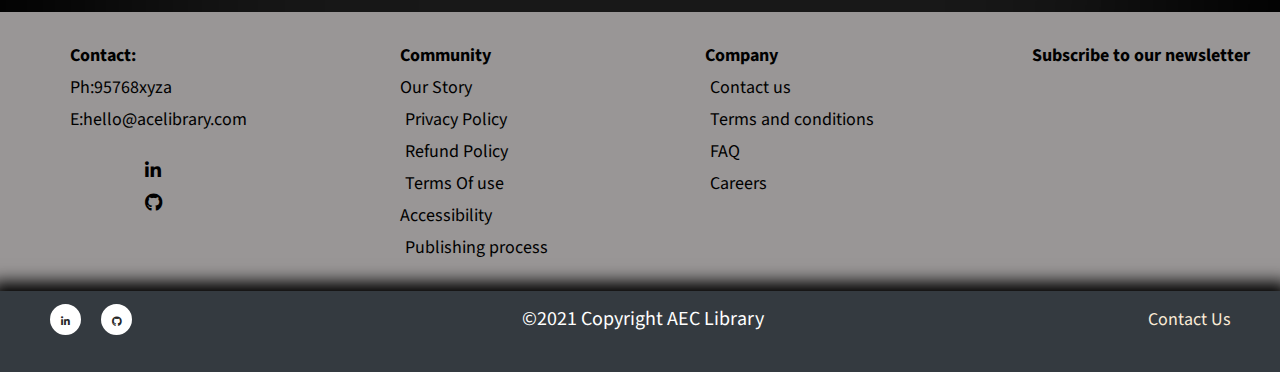
==== commit f81ddf64: "changed position of table" ====
--- a/index.html
+++ b/index.html
@@ -160,120 +160,134 @@
       </a>
     </h5>
     <hr /> -->
-    <form id="libraryForm">
-      <div class="form-group row">
-        <label for="dateIssue" class="col-sm-2 col-form-label"> <strong>Date of Issue</strong></label>
-        <div class="col-sm-10">
-          <input type="date" id="issueDate" name="issueDate">
-        </div>
-      </div>
-      <div class="form-group row">
-        <label for="bookName" class="col-sm-2 col-form-label"> <strong>Name</strong></label>
-        <div class="col-sm-10">
-          <input type="text" class="input-box" id="bookName" placeholder="Book Name" />
-        </div>
-      </div>
-      <div class="form-group row">
-        <label for="Author" class="col-sm-2 col-form-label"> <strong>Author</strong></label>
-        <div class="col-sm-10">
-
-          <select class="form-check-input1" name="type" id="type" style="z-index: 1;">
-
-
-            <option value="N/A">Select Author</option>
-            <option value="Agatha Christie">Agatha Christie</option>
-            <option value="Charles Dickens">Charles Dickens</option>
-            <option value="Dan Brown">Dan Brown</option>
-            <option value="Emily Bronte">Emily Bronte</option>
-            <option value="George Elliot">George Elliot</option>
-            <option value="J.K. Rowling">J.K. Rowling</option>
-            <option value="Jane Austen">Jane Austen</option>
-            <option value="John Green">John Green</option>
-            <option value="Mark Twain">Mark Twain</option>
-            <option value="Oscar Wilde">Oscar Wilde</option>
-            <option value="Rabindranath Tagore">Rabindranath Tagore</option>
-            <option value="Roald Dahl">Roald Dahl</option>
-            <option value="Rudyard Kipling">Rudyard Kipling</option>
-            <option value="Ruskin Bond">Ruskin Bond</option>
-            <option value="Sarah J. Maas">Sarah J. Maas</option>
-            <option value="Sylvia Plath">Sylvia Plath</option>
-            <option value="William Shakespeare">William Shakespeare</option>
-            <option value="Other">Other</option>
-          </select>
-          <input type="text" class="input-box" id="author" placeholder="Author" />
-        </div>
-
-      </div>
-      <fieldset class="form-group">
-        <div class="row">
-          <legend class="col-form-label col-sm-2 pt-0"> <strong>Category</strong></legend>
-
+    <div autofocus>
+      <form id="libraryForm">
+        <div class="form-group row">
+          <!-- <label for="dateIssue" class="col-sm-2 col-form-label"> Date of Issue</label> -->
+          <label for="dateIssue" class="issue">Date of issue</label>
           <div class="col-sm-10">
-            <div class="form-check">
-              <select class="form-check-input" name="category" id="category" style="z-index: 1;">
-                <option value="N/A">Select Category</option>
-                <option value="Arts & Music">Arts & Music</option>
-                <option value="Biographies">Biographies</option>
-                <option value="Business">Business</option>
-                <option value="Comics">Comics</option>
-                <option value="Computer & Tech">Computers & Tech</option>
-                <option value="Cooking">Cooking</option>
-                <option value="Education & Reference">Education & Reference</option>
-                <option value="Entertainment">Entertainment</option>
-                <option value="Health & Fitness">Health & Fitness</option>
-                <option value="History">History</option>
-                <option value="Hobbies & Crafts">Hobbies & Crafts</option>
-                <option value="Home & Garden">Home & Garden</option>
-                <option value="Horror">Horror</option>
-                <option value="Kids">Kids</option>
-                <option value="Literature & Fiction">Literature & Fiction</option>
-                <option value="Medical">Medical</option>
-                <option value="Mystery">Mystery</option>
-                <option value="Parenting">Parenting</option>
-                <option value="Religion">Religion</option>
-                <option value="Romance">Romance</option>
-                <option value="Sci-Fi & Fantasy">Sci-Fi & Fantasy</option>
-                <option value="Science & Maths">Science & Maths</option>
-                <option value="Self-Help">Self-Help</option>
-                <option value="Social Sciences">Social Sciences</option>
-                <option value="Sports">Sports</option>
-                <option value="Travel">Travel</option>
-                <option value="True Crime">True Crime</option>
-              </select>
+            <input type="date" id="issueDate" name="issueDate">
+          </div>
+        </div>
+        <div class="form-group row">
+          <label for="bookName" class="col-sm-2 col-form-label"> <strong>Name</strong></label>
+          <div class="col-sm-10">
+            <input type="text" class="input-box" id="bookName" placeholder="Book Name" />
+          </div>
+        </div>
+        <div class="form-group row">
+          <label for="Author" class="col-sm-2 col-form-label"> <strong>Author</strong></label>
+          <div class="col-sm-10">
+
+            <select class="form-check-input1" name="type" id="type" style="z-index: 1;">
+
+
+              <option value="N/A">Select Author</option>
+              <option value="Agatha Christie">Agatha Christie</option>
+              <option value="Charles Dickens">Charles Dickens</option>
+              <option value="Dan Brown">Dan Brown</option>
+              <option value="Emily Bronte">Emily Bronte</option>
+              <option value="George Elliot">George Elliot</option>
+              <option value="J.K. Rowling">J.K. Rowling</option>
+              <option value="Jane Austen">Jane Austen</option>
+              <option value="John Green">John Green</option>
+              <option value="Mark Twain">Mark Twain</option>
+              <option value="Oscar Wilde">Oscar Wilde</option>
+              <option value="Rabindranath Tagore">Rabindranath Tagore</option>
+              <option value="Roald Dahl">Roald Dahl</option>
+              <option value="Rudyard Kipling">Rudyard Kipling</option>
+              <option value="Ruskin Bond">Ruskin Bond</option>
+              <option value="Sarah J. Maas">Sarah J. Maas</option>
+              <option value="Sylvia Plath">Sylvia Plath</option>
+              <option value="William Shakespeare">William Shakespeare</option>
+              <option value="Other">Other</option>
+            </select>
+            <!-- <input type="text" class="input-box" id="author" placeholder="Author" /> -->
+          </div>
+
+        </div>
+        <fieldset class="form-group">
+          <div class="row">
+            <legend class="col-form-label col-sm-2 pt-0"> <strong>Category</strong></legend>
+
+            <div class="col-sm-10">
+              <div class="form-check">
+                <select class="form-check-input" name="category" id="category" style="z-index: 1;">
+                  <option value="N/A">Select Category</option>
+                  <option value="Arts & Music">Arts & Music</option>
+                  <option value="Biographies">Biographies</option>
+                  <option value="Business">Business</option>
+                  <option value="Comics">Comics</option>
+                  <option value="Computer & Tech">Computers & Tech</option>
+                  <option value="Cooking">Cooking</option>
+                  <option value="Education & Reference">Education & Reference</option>
+                  <option value="Entertainment">Entertainment</option>
+                  <option value="Health & Fitness">Health & Fitness</option>
+                  <option value="History">History</option>
+                  <option value="Hobbies & Crafts">Hobbies & Crafts</option>
+                  <option value="Home & Garden">Home & Garden</option>
+                  <option value="Horror">Horror</option>
+                  <option value="Kids">Kids</option>
+                  <option value="Literature & Fiction">Literature & Fiction</option>
+                  <option value="Medical">Medical</option>
+                  <option value="Mystery">Mystery</option>
+                  <option value="Parenting">Parenting</option>
+                  <option value="Religion">Religion</option>
+                  <option value="Romance">Romance</option>
+                  <option value="Sci-Fi & Fantasy">Sci-Fi & Fantasy</option>
+                  <option value="Science & Maths">Science & Maths</option>
+                  <option value="Self-Help">Self-Help</option>
+                  <option value="Social Sciences">Social Sciences</option>
+                  <option value="Sports">Sports</option>
+                  <option value="Travel">Travel</option>
+                  <option value="True Crime">True Crime</option>
+                </select>
+              </div>
             </div>
           </div>
-        </div>
-      </fieldset>
-
-      <div class="form-group row">
-        <div class="col-sm-10">
-          <button type="submit" class="btn btn-primary">Add Book</button>
-        </div>
-      </div>
-    </form>
-
-    <div id="table">
-      <h1>Your Books</h1>
-      <div style="overflow-x:auto;">
-        <table class="table table-striped" id="mytable">
-          <thead>
-            <tr>
-              <th scope="col">Date of Issue</th>
-              <th scope="col">Name</th>
-              <th scope="col">Author</th>
-
-              <th scope="col">Type</th>
-              <th scope="col">Category</th>
-
-            </tr>
-          </thead>
-          <tbody id="tableBody"></tbody>
-        </table>
-      </div>
-
-    </div>
-  </div>
-  <div class="contain">
+        </fieldset>
+
+        <div class="form-group row">
+          <div class="col-sm-10">
+            <button type="submit" class="btn btn-primary">Add Book</button>
+          </div>
+        </div>
+      </form>
+    </div>
+    <div class="right">
+      <div id="table">
+        <h1>Your Books</h1>
+        <div style="overflow-x:auto;">
+          <table class="table table-striped" id="mytable">
+            <thead>
+              <tr>
+                <th scope="col">Date of Issue</th>
+                <th scope="col">Name</th>
+                <th scope="col">Author</th>
+                <th scope="col">Type</th>
+                <th scope="col">Category</th>
+              </tr>
+            </thead>
+            <tbody id="tableBody"></tbody>
+          </table>
+        </div>
+      </div>
+      <div class="contain">
+        <div class="line"><b id="bold"> Choose and read the book </b><br>on your comfort zone </div>
+        <div id="search">
+          <form id="searchForm" class="form-inline my-2 my-lg-0">
+            <button class="btn btn-dark my-2 my-sm-0">Keyword</button>
+            <input class="form-control mr-sm-2" id="searchTxt" type="search" placeholder="Search for a book"
+              aria-label="Search" name="search" style="border: none;" />
+            <button class="btn btn-dark my-2 my-sm-0" id="searchsymbol" type="submit">
+              &#128269
+            </button>
+          </form>
+        </div>
+      </div>
+    </div>
+  </div>
+  <!-- <div class="contain">
     <div class="line"><b id="bold"> Choose and read the book </b><br>on your comfort zone </div>
     <div id="search">
       <form id="searchForm" class="form-inline my-2 my-lg-0">
@@ -285,7 +299,7 @@
         </button>
       </form>
     </div>
-  </div>
+  </div> -->
   <br>
   <br>
   <div class="suggestion">
@@ -354,7 +368,7 @@
     <div class="login-box">
       <form>
         <div class="user-box">
-          <input type="text" name="" required="" autofocus>
+          <input type="text" name="" required="" >
           <label>Name</label>
         </div>
         <!-- <div class="user-box">
@@ -389,8 +403,8 @@
       <li>
         <ul id="logos">
           <li>
-              <a href="https://www.linkedin.com/in/sauravmukherjee44/"><i class="fab fa-linkedin-in icon"></i>
-              </a>
+            <a href="https://www.linkedin.com/in/sauravmukherjee44/"><i class="fab fa-linkedin-in icon"></i>
+            </a>
           </li>
           <li>
             <a href="https://github.com/SauravMukherjee44" target="github"> <i class="fab fa-github icon"></i> </a>
--- a/assets/css/style.css
+++ b/assets/css/style.css
@@ -197,8 +197,8 @@
   margin-top: 2rem;
 }
 #searchsymbol{
-  width: 30px;
-  height:30px;
+  width: 32px;
+  height:38px;
 }
 #searchTxt{
   border-radius: 10px;
@@ -439,6 +439,7 @@
 
 strong {
   /* To make text more visible */
+  width: 300px;
   color: floralwhite;
   font-size: 25px;
 }
@@ -1150,7 +1151,7 @@
 @media only screen and (max-width: 800px) {
   .login-box {
     top: 60%;
-    width: 80%;
+    width: 20%;
   }
 }
 
@@ -1274,4 +1275,44 @@
 }
 .login a:hover{
   color: grey;
+}
+.container div{
+  /* border: 2px solid white; */
+  /* width: 50%; */
+  margin-left: 0;
+}
+.container{
+  display: flex;
+  margin-left: 20px;
+  width: 100%;
+  margin-right: 0;
+  padding-left: 30px;
+}
+.col-sm-10 input,.form-check-input1, .form-check-input{
+  width: 100%;
+}
+.col-sm-10{
+  width: 300px;
+}
+.form-group{
+  width: 350px;
+}
+.issue {
+  height: 40px;
+  font-size: 25px;
+  padding-left: 5px;
+}
+#libraryForm{
+  width: 360px;
+}
+.right{
+  width: 790px;
+  padding-left: 55px;
+  padding-right: 0px;
+  justify-items: right;
+  
+}
+#table{
+  width: 92%;
+  /* padding: 0; */
 }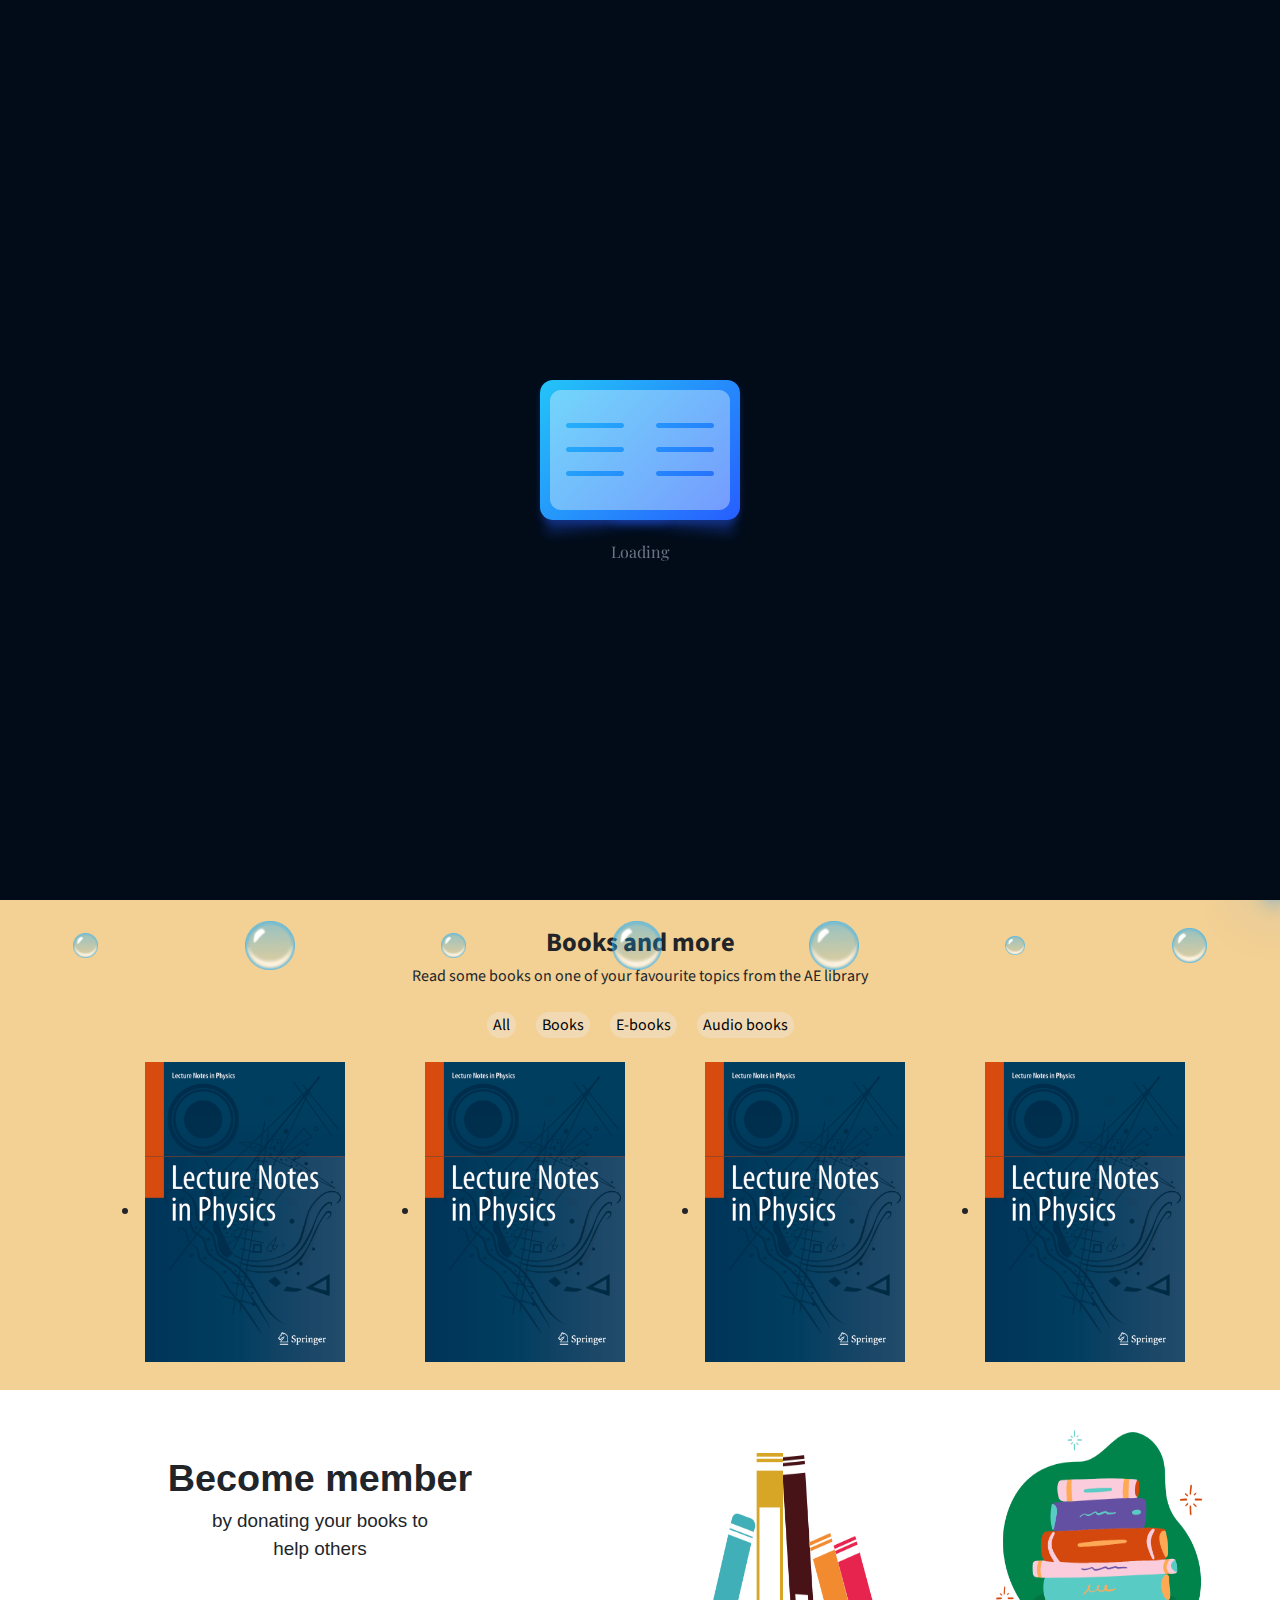
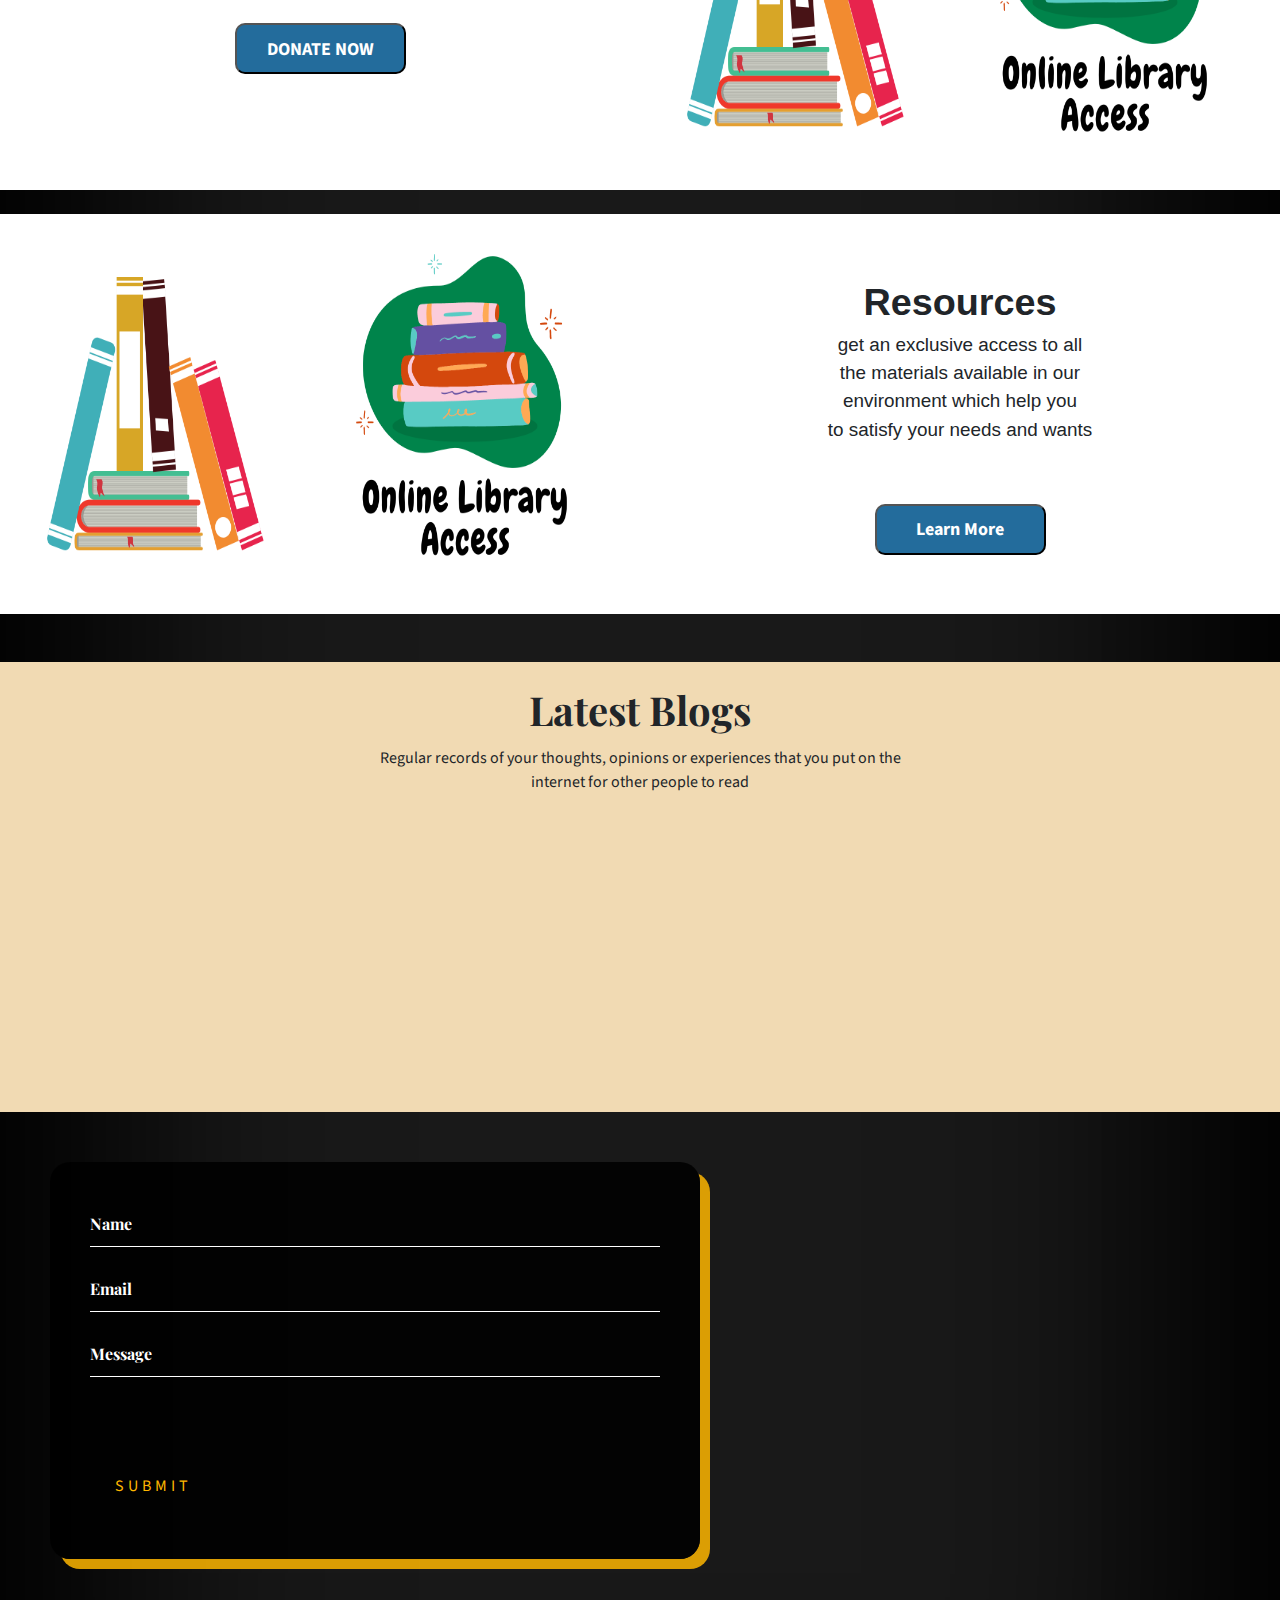
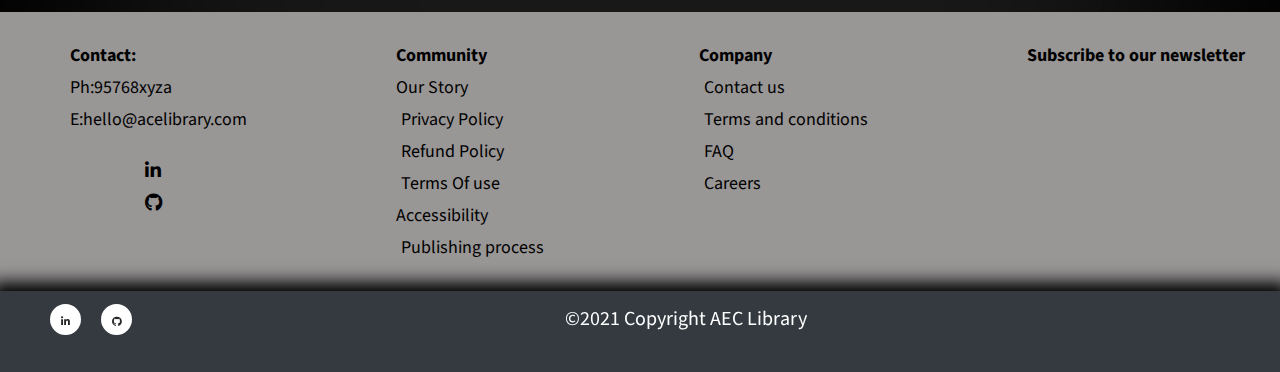
==== commit a37bdce2: "added preloader" ====
--- a/index.html
+++ b/index.html
@@ -51,8 +51,14 @@
     <a href="#"><span class="fa fa-angle-up"></span></a>
   </div>
 
+<!--scroll bar feature addition-->
+          <div id="progressbar"></div>
+	       <div id="scrollpath"></div>
+	     <div id="percent"></div>
+<!--scroll bar feature ends here--> 
+
   <!-- pre-loader -->
-  <!-- <div id="loading"></div>
+  <div id="loading"></div>
     <div class="preloader">
       <div class="loader">
         <div>
@@ -103,7 +109,7 @@
         </div>
         <span>Loading</span>
       </div>
-    </div> -->
+    </div> 
 
   <!-- <nav class="navbar navbar-expand-lg navbar-light bg-info">
     <a class="navbar-brand ml-4" href="#"><img src="assets/logos/finalLogo.png" alt="AEC Library" class="logo-img"></a>
@@ -151,6 +157,128 @@
 
   <!-- <div id="message"></div> -->
 
+  <!-- <div class="container my-5"> -->
+    <!-- <h1>AEC LIBRARY </h1>
+    <h5 align="center">
+      <a href="" style="color:black;" class="typewrite" data-period="2000"
+        data-type='[ "“If you don’t like to read, you haven’t found the right book.” – J.K. Rowling", "“That’s the thing about books. They let you travel without moving your feet.” – Jhumpa Lahiri", "“There is more treasure in books than in all the pirate’s loot on Treasure Island.” – Walt Disney", "“Some of these things are true and some of them lies. But they are all good stories.” – Hilary Mantel" ]'>
+        <span class="wrap"></span>
+      </a>
+    </h5>
+    <hr /> -->
+    <!-- <form id="libraryForm">
+      <div class="form-group row">
+        <label for="dateIssue" class="col-sm-2 col-form-label"> <strong>Date of Issue</strong></label>
+        <div class="col-sm-10">
+          <input type="date" id="issueDate" name="issueDate">
+        </div>
+      </div>
+      <div class="form-group row">
+        <label for="bookName" class="col-sm-2 col-form-label"> <strong>Name</strong></label>
+        <div class="col-sm-10">
+          <input type="text" class="input-box" id="bookName" placeholder="Book Name" />
+        </div>
+      </div>
+      <div class="form-group row">
+        <label for="Author" class="col-sm-2 col-form-label"> <strong>Author</strong></label>
+        <div class="col-sm-10">
+
+          <select class="form-check-input1" name="type" id="type" style="z-index: 1;">
+
+
+            <option value="N/A">Select Author</option>
+            <option value="Agatha Christie">Agatha Christie</option>
+            <option value="Charles Dickens">Charles Dickens</option>
+            <option value="Dan Brown">Dan Brown</option>
+            <option value="Emily Bronte">Emily Bronte</option>
+            <option value="George Elliot">George Elliot</option>
+            <option value="J.K. Rowling">J.K. Rowling</option>
+            <option value="Jane Austen">Jane Austen</option>
+            <option value="John Green">John Green</option>
+            <option value="Mark Twain">Mark Twain</option>
+            <option value="Oscar Wilde">Oscar Wilde</option>
+            <option value="Rabindranath Tagore">Rabindranath Tagore</option>
+            <option value="Roald Dahl">Roald Dahl</option>
+            <option value="Rudyard Kipling">Rudyard Kipling</option>
+            <option value="Ruskin Bond">Ruskin Bond</option>
+            <option value="Sarah J. Maas">Sarah J. Maas</option>
+            <option value="Sylvia Plath">Sylvia Plath</option>
+            <option value="William Shakespeare">William Shakespeare</option>
+            <option value="Other">Other</option>
+          </select>
+          <input type="text" class="input-box" id="author" placeholder="Author" />
+        </div>
+
+      </div>
+      <fieldset class="form-group">
+        <div class="row">
+          <legend class="col-form-label col-sm-2 pt-0"> <strong>Category</strong></legend>
+
+          <div class="col-sm-10">
+            <div class="form-check">
+              <select class="form-check-input" name="category" id="category" style="z-index: 1;">
+                <option value="N/A">Select Category</option>
+                <option value="Arts & Music">Arts & Music</option>
+                <option value="Biographies">Biographies</option>
+                <option value="Business">Business</option>
+                <option value="Comics">Comics</option>
+                <option value="Computer & Tech">Computers & Tech</option>
+                <option value="Cooking">Cooking</option>
+                <option value="Education & Reference">Education & Reference</option>
+                <option value="Entertainment">Entertainment</option>
+                <option value="Health & Fitness">Health & Fitness</option>
+                <option value="History">History</option>
+                <option value="Hobbies & Crafts">Hobbies & Crafts</option>
+                <option value="Home & Garden">Home & Garden</option>
+                <option value="Horror">Horror</option>
+                <option value="Kids">Kids</option>
+                <option value="Literature & Fiction">Literature & Fiction</option>
+                <option value="Medical">Medical</option>
+                <option value="Mystery">Mystery</option>
+                <option value="Parenting">Parenting</option>
+                <option value="Religion">Religion</option>
+                <option value="Romance">Romance</option>
+                <option value="Sci-Fi & Fantasy">Sci-Fi & Fantasy</option>
+                <option value="Science & Maths">Science & Maths</option>
+                <option value="Self-Help">Self-Help</option>
+                <option value="Social Sciences">Social Sciences</option>
+                <option value="Sports">Sports</option>
+                <option value="Travel">Travel</option>
+                <option value="True Crime">True Crime</option>
+              </select>
+            </div>
+          </div>
+        </div>
+      </fieldset>
+
+      <div class="form-group row">
+        <div class="col-sm-10">
+          <button type="submit" class="btn btn-primary">Add Book</button>
+        </div>
+      </div>
+    </form> -->
+
+    <!-- <div id="table">
+      <h1>Your Books</h1>
+      <div style="overflow-x:auto;">
+        <table class="table table-striped" id="mytable">
+          <thead>
+            <tr>
+              <th scope="col">Date of Issue</th>
+              <th scope="col">Name</th>
+              <th scope="col">Author</th>
+
+              <th scope="col">Type</th>
+              <th scope="col">Category</th>
+
+            </tr>
+          </thead>
+          <tbody id="tableBody"></tbody>
+        </table>
+      </div>
+
+    </div> -->
+  <!-- </div> -->
   <div class="container my-5">
     <!-- <h1>AEC LIBRARY </h1>
     <h5 align="center">
@@ -287,19 +415,6 @@
       </div>
     </div>
   </div>
-  <!-- <div class="contain">
-    <div class="line"><b id="bold"> Choose and read the book </b><br>on your comfort zone </div>
-    <div id="search">
-      <form id="searchForm" class="form-inline my-2 my-lg-0">
-        <button class="btn btn-dark my-2 my-sm-0">Keyword</button>
-        <input class="form-control mr-sm-2" id="searchTxt" type="search" placeholder="Search for a book"
-          aria-label="Search" name="search" style="border: none;" />
-        <button class="btn btn-dark my-2 my-sm-0" id="searchsymbol" type="submit">
-          &#128269
-        </button>
-      </form>
-    </div>
-  </div> -->
   <br>
   <br>
   <div class="suggestion">
@@ -429,7 +544,7 @@
       <li><a href="#">Careers</a></li>
     </ul>
     <ul>
-      <li class="heading">Subscribe to our newsletter</li>
+      <li><a href="#" class="heading">Subscribe to our newsletter</a> </li>
     </ul>
   </div>
   <div>
@@ -453,7 +568,7 @@
         </div>
         <div class="ml-auto">
           <p>
-            <a href="./public/contact us .html" style="color: antiquewhite;">Contact Us </a>
+            <a href="./public/contact us .html" style="color: antiquewhite;"> </a>
             &emsp;&emsp;
           </p>
 
@@ -483,6 +598,17 @@
         </div>
       </div>
     </footer> -->
+
+      <!--scroll featuring-->
+<script type ="text/javascript">
+	  let progress = document.getElementById('progressbar');
+	  let totalHeight = document.body.scrollHeight - window.innerHeight;
+	  window.onscroll = function(){ 
+	      let progressHeight = (window.pageYOffset / totalHeight) * 100;
+		  progress.style.height = progressHeight + "%";
+		  }
+		  </script>
+      <!--scrolling feature end here-->
 
   <!-- Optional JavaScript -->
   <!-- jQuery first, then Popper.js, then Bootstrap JS -->
--- a/assets/css/style.css
+++ b/assets/css/style.css
@@ -197,8 +197,8 @@
   margin-top: 2rem;
 }
 #searchsymbol{
-  width: 32px;
-  height:38px;
+  width: 30px;
+  height:41px;
 }
 #searchTxt{
   border-radius: 10px;
@@ -439,7 +439,6 @@
 
 strong {
   /* To make text more visible */
-  width: 300px;
   color: floralwhite;
   font-size: 25px;
 }
@@ -845,6 +844,7 @@
     margin-left: 1.5rem;
   }
 }
+
 .suggestion{
   height: 120px;
   background-color: white;
@@ -1151,7 +1151,7 @@
 @media only screen and (max-width: 800px) {
   .login-box {
     top: 60%;
-    width: 20%;
+    width: 80%;
   }
 }
 
@@ -1315,4 +1315,70 @@
 #table{
   width: 92%;
   /* padding: 0; */
-}+}
+
+/*scrolling effect starts from here*/
+
+#scrollpath
+{
+position:fixed;
+top: 0;
+right: 0;
+width:10px;
+height:100%;
+background:rgba(255,255,255,0.05);
+}
+
+#progressbar
+ {
+ position:fixed;
+top:0;
+ right:0;
+width:10px;
+height:100%;
+background:linear-gradient(to top,#008aff,#00ffe7);
+animation: animate 5s linear infinite;
+}
+
+ #progressbar:before
+
+{
+content:'';
+position:absolute;
+top:0;
+ left:0;
+width:100%;
+height:100%;
+background:linear-gradient(to top,#008aff,#00ffe7);
+filter:blur(10px);
+}
+
+#progressbar:after
+{
+content:'';
+position:absolute;
+top:0;
+ left:0;
+width:100%;
+height:100%;
+background:linear-gradient(to top,#008aff,#00ffe7);
+filter: blur(30px);
+}
+
+@keyframes animate
+
+{
+0%,100%
+ {
+    filter:hue-rotate(0deg);
+  }
+50%
+{
+ filter:hue-rotate(360deg);
+ }
+}
+::-webkit-scrollbar	
+{
+width: 0;
+}
+
